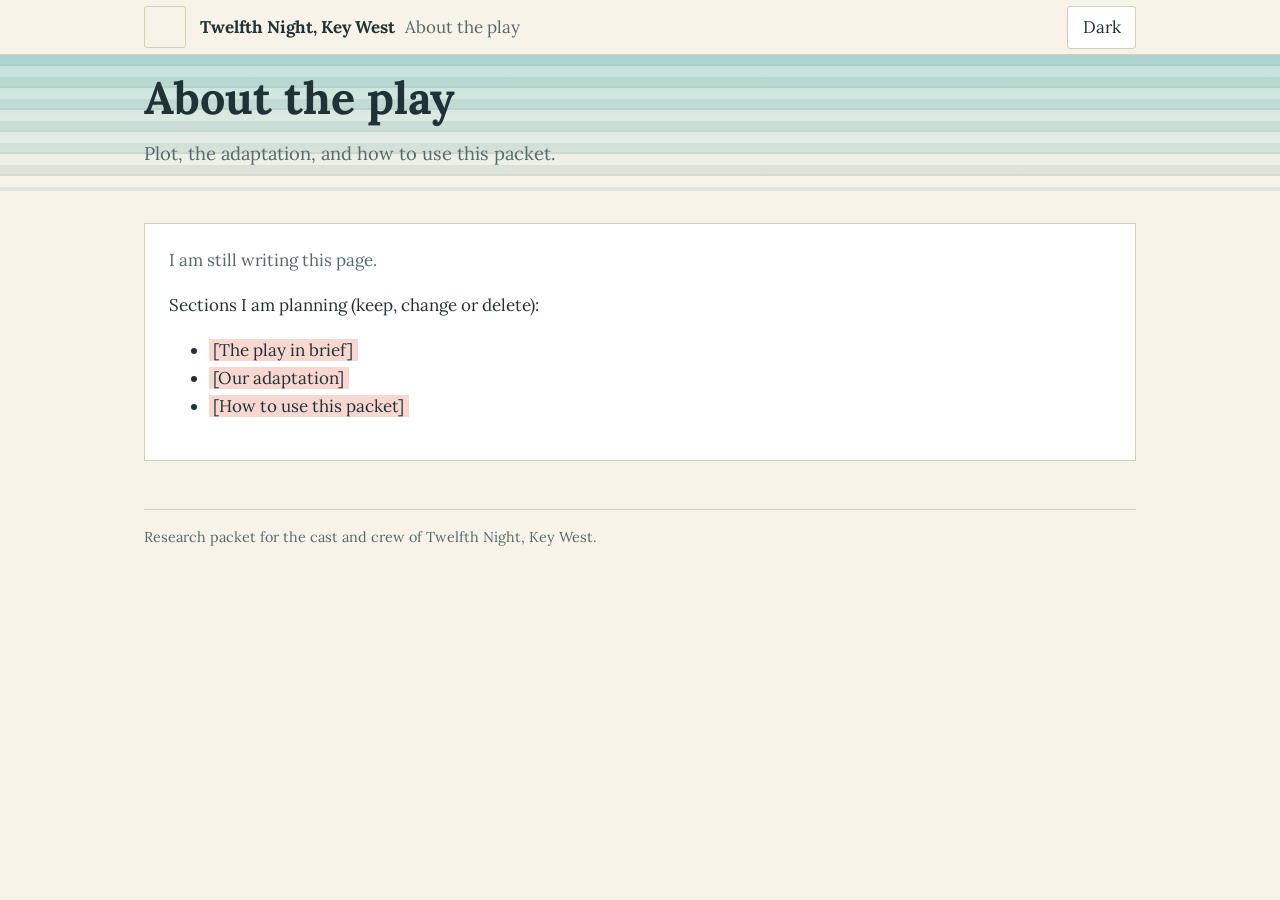
==== about.html @ 43cd5e14 "Add files via upload" ====
<!doctype html>
<html lang="en">
<head>
<meta charset="utf-8">
<meta name="viewport" content="width=device-width, initial-scale=1, viewport-fit=cover">
<title>About the play | Twelfth Night, Key West</title>
<link rel="preconnect" href="https://fonts.googleapis.com">
<link rel="preconnect" href="https://fonts.gstatic.com" crossorigin>
<link rel="stylesheet" href="https://fonts.googleapis.com/css2?family=Lora:ital,wght@0,400;0,600;0,700;1,400&display=swap">
<link rel="stylesheet" href="assets/style.css">
</head>
<body data-page="about.html">
<header class="hero small">
  <svg id="lights" aria-hidden="true"></svg>
  <div class="in">
    <h1>About the play</h1>
    <p class="sub">Plot, the adaptation, and how to use this packet.</p>
  </div>
</header>
<main id="main">

  <section class="panel">
    <p class="muted">I am still writing this page.</p>
    <p>Sections I am planning (keep, change or delete):</p>
    <ul><li><span class="ph">[The play in brief]</span></li><li><span class="ph">[Our adaptation]</span></li><li><span class="ph">[How to use this packet]</span></li></ul>
    <!-- My to-do: write this page here, inside this <section>. -->
  </section>
</main>
<script src="assets/site.js"></script>

</body>
</html>
---- assets/style.css ----
/* Twelfth Night, Key West: packet site styles.
   All my colors are tokens in :root. Dark mode redefines the same tokens.
   To change the look, I change the tokens first. */

:root {
  --cream: #F8F3E8;
  --sand: #EADFC8;
  --white: #FFFFFF;
  --teal: #1D6B70;
  --aqua: #BFE0DB;
  --salmon: #EE8B79;
  --ink: #1F3337;

  --bg: var(--cream);
  --surface: var(--white);
  --fg: var(--ink);
  --muted: #566A6B;
  --line: #D9CDB3;
  --accent: var(--salmon);
  --focus: var(--teal);
  --mark: rgba(238, 139, 121, .34);
  --mark-hi: rgba(238, 139, 121, .55);
  --slat: rgba(29, 107, 112, .10);
  --slat-edge: rgba(29, 107, 112, .16);
  --hero-top: var(--aqua);

  --font: 'Lora', Georgia, serif;
  --measure: 62rem;
}

/* Dark mode: follows the device unless the visitor taps the toggle (which sets data-theme). */
@media (prefers-color-scheme: dark) {
  :root:not([data-theme="light"]) {
    --bg: #10272B; --surface: #17363B; --fg: #F1E9D6; --muted: #A9BDBA; --line: #2C4F54;
    --accent: #F29A87; --focus: #F29A87;
    --mark: #9C4C40; --mark-hi: #B2574A;
    --slat: rgba(241, 233, 214, .05); --slat-edge: rgba(241, 233, 214, .09);
    --hero-top: #1F4A4F; color-scheme: dark;
  }
}
:root[data-theme="dark"] {
  --bg: #10272B; --surface: #17363B; --fg: #F1E9D6; --muted: #A9BDBA; --line: #2C4F54;
  --accent: #F29A87; --focus: #F29A87;
  --mark: #9C4C40; --mark-hi: #B2574A;
  --slat: rgba(241, 233, 214, .05); --slat-edge: rgba(241, 233, 214, .09);
  --hero-top: #1F4A4F; color-scheme: dark;
}

* { box-sizing: border-box; }
html { -webkit-text-size-adjust: 100%; }
body {
  margin: 0;
  background: var(--bg);
  color: var(--fg);
  font-family: var(--font);
  font-size: 17px;
  line-height: 1.65;
  padding-inline: max(16px, env(safe-area-inset-left, 0px)) max(16px, env(safe-area-inset-right, 0px));
  padding-bottom: 3rem;
}
body::before { /* paints the phone status-bar area behind the pinned bar */
  content: ""; position: fixed; inset: 0 0 auto; height: env(safe-area-inset-top, 0px);
  background: var(--bg); z-index: 30;
}
a { color: var(--teal); }
:root[data-theme="dark"] a { color: var(--accent); }
@media (prefers-color-scheme: dark) { :root:not([data-theme="light"]) a { color: var(--accent); } }
h1, h2, h3 { font-weight: 700; line-height: 1.2; text-wrap: balance; margin: 0; }
h1 { font-size: clamp(2.2rem, 6vw, 3.6rem); }
h2 { font-size: 1.6rem; margin-bottom: .5rem; }
h3 { font-size: 1.2rem; }
p { margin: 0 0 1em; max-width: 62ch; }
.muted { color: var(--muted); }
button, input { font: inherit; color: inherit; }
:is(a, button, input):focus-visible { outline: 3px solid var(--focus); outline-offset: 2px; }
.wrap { max-width: var(--measure); margin: 0 auto; }
.skip { position: absolute; left: -999px; top: 0; background: var(--surface); padding: .5rem 1rem; z-index: 50; }
.skip:focus { left: 8px; top: calc(env(safe-area-inset-top, 0px) + 8px); }

.btn {
  white-space: nowrap; background: var(--surface); border: 1px solid var(--line); padding: .4rem .9rem;
  border-radius: 3px; cursor: pointer; text-decoration: none; color: var(--fg); display: inline-block;
}
.btn[aria-pressed="true"] { border-color: var(--accent); box-shadow: inset 0 -3px 0 var(--accent); }
a.btn { color: var(--fg); }

/* Pinned top bar with hamburger */
.site {
  position: sticky; top: env(safe-area-inset-top, 0px); z-index: 20;
  margin-inline: calc(-1 * max(16px, env(safe-area-inset-left, 0px)));
  padding-inline: max(16px, env(safe-area-inset-left, 0px));
  background: var(--bg); border-bottom: 1px solid var(--line);
}
.site .in { max-width: var(--measure); margin: 0 auto; display: flex; align-items: center; gap: .9rem; min-height: 3.4rem; }
.burger {
  display: inline-flex; flex-direction: column; justify-content: center; gap: 5px;
  width: 2.6rem; height: 2.6rem; padding: 0 .6rem; background: none;
  border: 1px solid var(--line); border-radius: 3px; cursor: pointer;
}
.burger i { display: block; height: 2px; background: var(--fg); transition: transform .2s, opacity .2s; }
.burger[aria-expanded="true"] i:nth-child(1) { transform: translateY(7px) rotate(45deg); }
.burger[aria-expanded="true"] i:nth-child(2) { opacity: 0; }
.burger[aria-expanded="true"] i:nth-child(3) { transform: translateY(-7px) rotate(-45deg); }
.site .name { font-weight: 700; margin-right: auto; text-decoration: none; color: var(--fg); min-width: 0; line-height: 1.25; }
.site .here { font-weight: 400; color: var(--muted); margin-left: .6rem; }
.menu {
  position: absolute; left: 0; right: 0; top: 100%; background: var(--surface); border-bottom: 1px solid var(--line);
  padding-inline: max(16px, env(safe-area-inset-left, 0px)); max-height: calc(100vh - 4rem); overflow-y: auto;
}
.menu ul { list-style: none; margin: 0 auto; padding: .4rem 0 .8rem; max-width: var(--measure); columns: 2 15rem; }
.menu a {
  display: block; padding: .45rem .2rem .45rem .7rem; color: var(--fg); text-decoration: none;
  border-left: 4px solid transparent;
}
.menu a:hover { background: var(--mark); }
.menu a[aria-current="page"] { border-left-color: var(--accent); font-weight: 700; }

/* Header band: horizontal slats */
.hero {
  margin-inline: calc(-1 * max(16px, env(safe-area-inset-left, 0px)));
  padding: 0 max(16px, env(safe-area-inset-left, 0px)) 2.4rem;
  background:
    repeating-linear-gradient(180deg, var(--slat) 0 9px, var(--slat-edge) 9px 11px, transparent 11px 22px),
    linear-gradient(var(--hero-top), var(--bg) 94%);
}
.hero .in { max-width: var(--measure); margin: 0 auto; padding-top: 2rem; }
.hero.small { padding-bottom: 1.4rem; }
.hero.small .in { padding-top: 1rem; }
.hero.small h1 { font-size: clamp(1.9rem, 5vw, 2.8rem); }
.hero .sub { font-size: 1.15rem; color: var(--muted); margin: .8rem 0 0; max-width: 44ch; }
#lights { display: none; width: 100%; height: 72px; }
:root[data-theme="dark"] #lights { display: block; }
@media (prefers-color-scheme: dark) { :root:not([data-theme="light"]) #lights { display: block; } }
:root[data-theme="dark"] .hero .in { padding-top: .2rem; }
@media (prefers-color-scheme: dark) { :root:not([data-theme="light"]) .hero .in { padding-top: .2rem; } }

main { max-width: var(--measure); margin: 0 auto; padding-top: 2rem; }
section { padding-top: 1.6rem; }
.panel { background: var(--surface); border: 1px solid var(--line); padding: 1.4rem 1.5rem; }
.grid2 { display: grid; grid-template-columns: repeat(auto-fit, minmax(260px, 1fr)); gap: 1.4rem; }
.grid2 > * { min-width: 0; }
.cards { list-style: none; padding: 0; margin: 1rem 0 0; display: grid; grid-template-columns: repeat(auto-fit, minmax(230px, 1fr)); gap: .9rem; }
.cards li { background: var(--surface); border: 1px solid var(--line); min-width: 0; }
.cards a { display: block; padding: 1rem 1.1rem; color: var(--fg); text-decoration: none; height: 100%; }
.cards a:hover { background: var(--mark); }
.cards h3 { margin-bottom: .25rem; }
.cards p { margin: 0; color: var(--muted); font-size: .95rem; }
.cards li.pop { border-top: 4px solid var(--accent); }
.ph { background: var(--mark); padding: 0 .25em; }

/* Script reader */
.tools { display: flex; flex-wrap: wrap; gap: .6rem; align-items: center; margin: 1rem 0 1.4rem; }
.tools .sp-r { margin-left: auto; }
.scenenav { display: flex; justify-content: space-between; gap: 1rem; margin: 1.4rem 0; }
.scenenav a { max-width: 48%; }
.acts h3 { margin: 1.6rem 0 .5rem; }
.acts ul { list-style: none; margin: 0; padding: 0; display: grid; grid-template-columns: repeat(auto-fill, minmax(10rem, 1fr)); gap: .6rem; }
.acts li a { display: block; padding: .6rem .8rem; border: 1px solid var(--line); background: var(--surface); color: var(--fg); text-decoration: none; }
.acts li a:hover { background: var(--mark); }
.acts li small { display: block; color: var(--muted); }
.script { max-width: 46rem; font-size: 1.08rem; }
.dirline { font-style: italic; color: var(--muted); margin: 1.2rem 0; max-width: 40rem; }
.speech { margin: 0 0 1.25rem; position: relative; }
.who { font-weight: 700; font-size: .9rem; letter-spacing: .02em; }
.who .note { font-weight: 400; font-style: italic; color: var(--muted); margin-left: .4rem; }
.l { margin: 0; max-width: none; white-space: pre-wrap; tab-size: 2; padding-left: 1.6rem; text-indent: -1.6rem; position: relative; }
.l.songline { padding-left: 0; text-indent: 0; }
.l.prose { white-space: normal; padding-left: 0; text-indent: 0; }
.l em { color: var(--muted); }
.num {
  position: absolute; left: -3.2rem; width: 2.2rem; text-align: right; text-indent: 0;
  font-size: .78rem; color: var(--muted); user-select: none; top: .22rem;
}
@media (max-width: 62rem) { .num { display: none; } }
button.g {
  color: inherit; background: var(--mark); border: 0; border-radius: 3px; padding: .02em .22em; margin: 0 -.08em;
  cursor: pointer; box-decoration-break: clone; -webkit-box-decoration-break: clone;
}
button.g:hover { background: var(--mark-hi); }
:root[data-theme="dark"] button.g { color: #FBF3E4; }
@media (prefers-color-scheme: dark) { :root:not([data-theme="light"]) button.g { color: #FBF3E4; } }
button.g[aria-expanded="true"] { background: var(--mark-hi); box-shadow: 0 0 0 2px var(--accent); }
.hl-off button.g { background: transparent; box-shadow: none; cursor: text; pointer-events: none; }
.card {
  background: var(--surface); border: 1px solid var(--line); border-left: 4px solid var(--accent);
  padding: .8rem 1rem; margin: .4rem 0 .8rem 1.6rem; max-width: 30rem; font-size: .98rem; text-indent: 0; white-space: normal;
}
.card b { font-size: 1.05rem; }
.card .x { float: right; background: none; border: 0; color: var(--muted); cursor: pointer; padding: 0 0 0 1rem; }
.card .meta { display: block; color: var(--muted); font-size: .85rem; margin-top: .3rem; }
.tip {
  position: fixed; z-index: 40; max-width: 18rem; background: var(--fg); color: var(--bg);
  padding: .4rem .7rem; font-size: .9rem; line-height: 1.4; border-radius: 3px; pointer-events: none;
}

/* Glossary page */
.search { width: 100%; max-width: 28rem; padding: .55rem .8rem; border: 1px solid var(--line); background: var(--surface); border-radius: 3px; }
.gl { list-style: none; padding: 0; margin: 1rem 0 0; }
.gl li { padding: .7rem 0; border-top: 1px solid var(--line); }
.gl b { margin-right: .4rem; }
.gl .flag { color: var(--muted); font-style: italic; font-size: .9rem; }
.letters { display: flex; flex-wrap: wrap; gap: .3rem; margin-top: 1rem; }
.letters a { padding: .1rem .5rem; border: 1px solid var(--line); text-decoration: none; background: var(--surface); }

/* Notes from the field */
.entry { border-top: 1px solid var(--line); padding: 1.3rem 0; }
.entry:first-child { border-top: 0; }
.entry time { display: block; color: var(--muted); font-size: .9rem; }
.entry h2 { font-size: 1.4rem; margin: .1rem 0 .5rem; }
.tags { display: flex; flex-wrap: wrap; gap: .4rem; margin: .5rem 0 0; }
.tag {
  font-size: .85rem; border: 1px solid var(--line); border-radius: 99px; padding: .05rem .7rem;
  color: var(--muted); background: transparent; cursor: pointer;
}
.tag[aria-pressed="true"] { border-color: var(--accent); color: var(--fg); box-shadow: inset 0 -2px 0 var(--accent); }
.filters { display: flex; flex-wrap: wrap; gap: .4rem; margin: 1rem 0; }

footer { max-width: var(--measure); margin: 3rem auto 0; color: var(--muted); font-size: .9rem; border-top: 1px solid var(--line); padding-top: 1rem; }

@media (max-width: 40rem) {
  body { font-size: 16.5px; }
  .script { font-size: 1.02rem; }
}
@media (prefers-reduced-motion: reduce) { .burger i { transition: none; } }

@media (max-width: 34rem) {
  .site .name { font-size: .95rem; }
  .site .here { display: block; margin-left: 0; font-size: .85rem; }
  .hero.small .sub { display: none; }
}
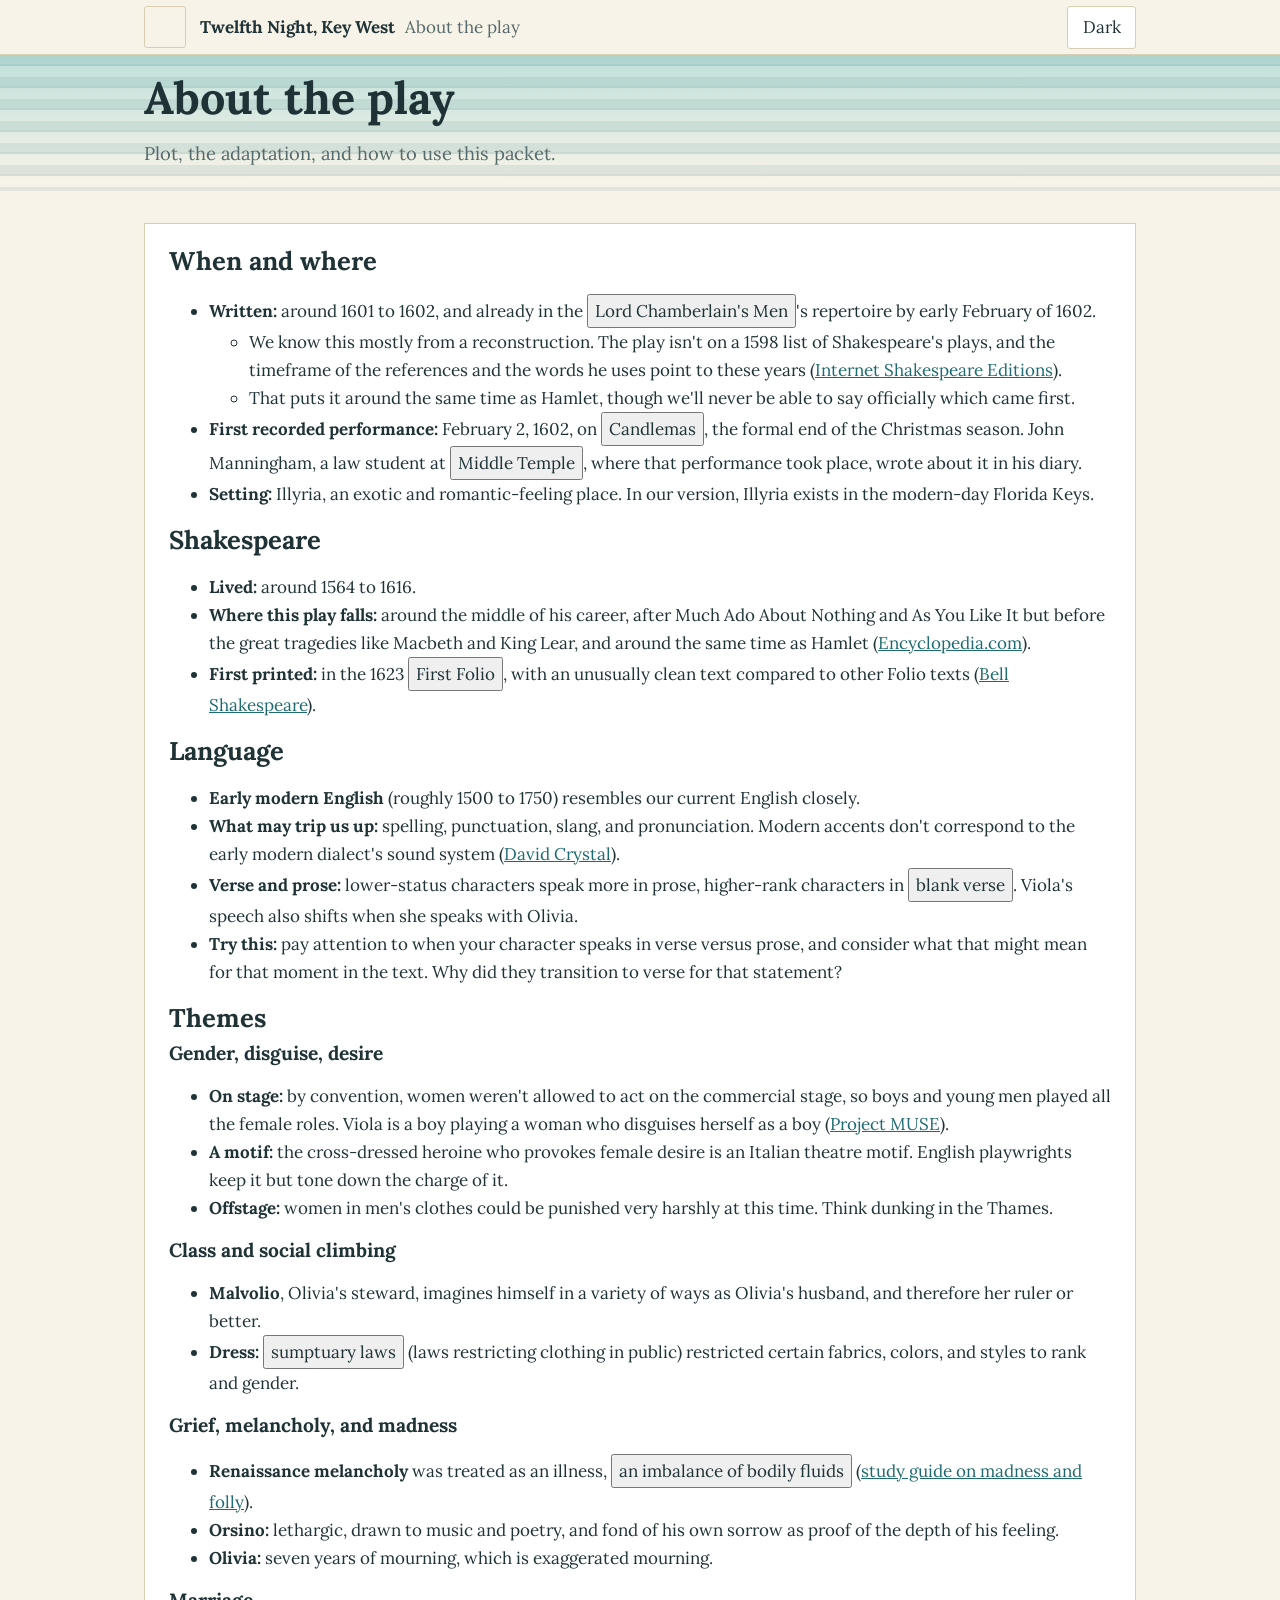
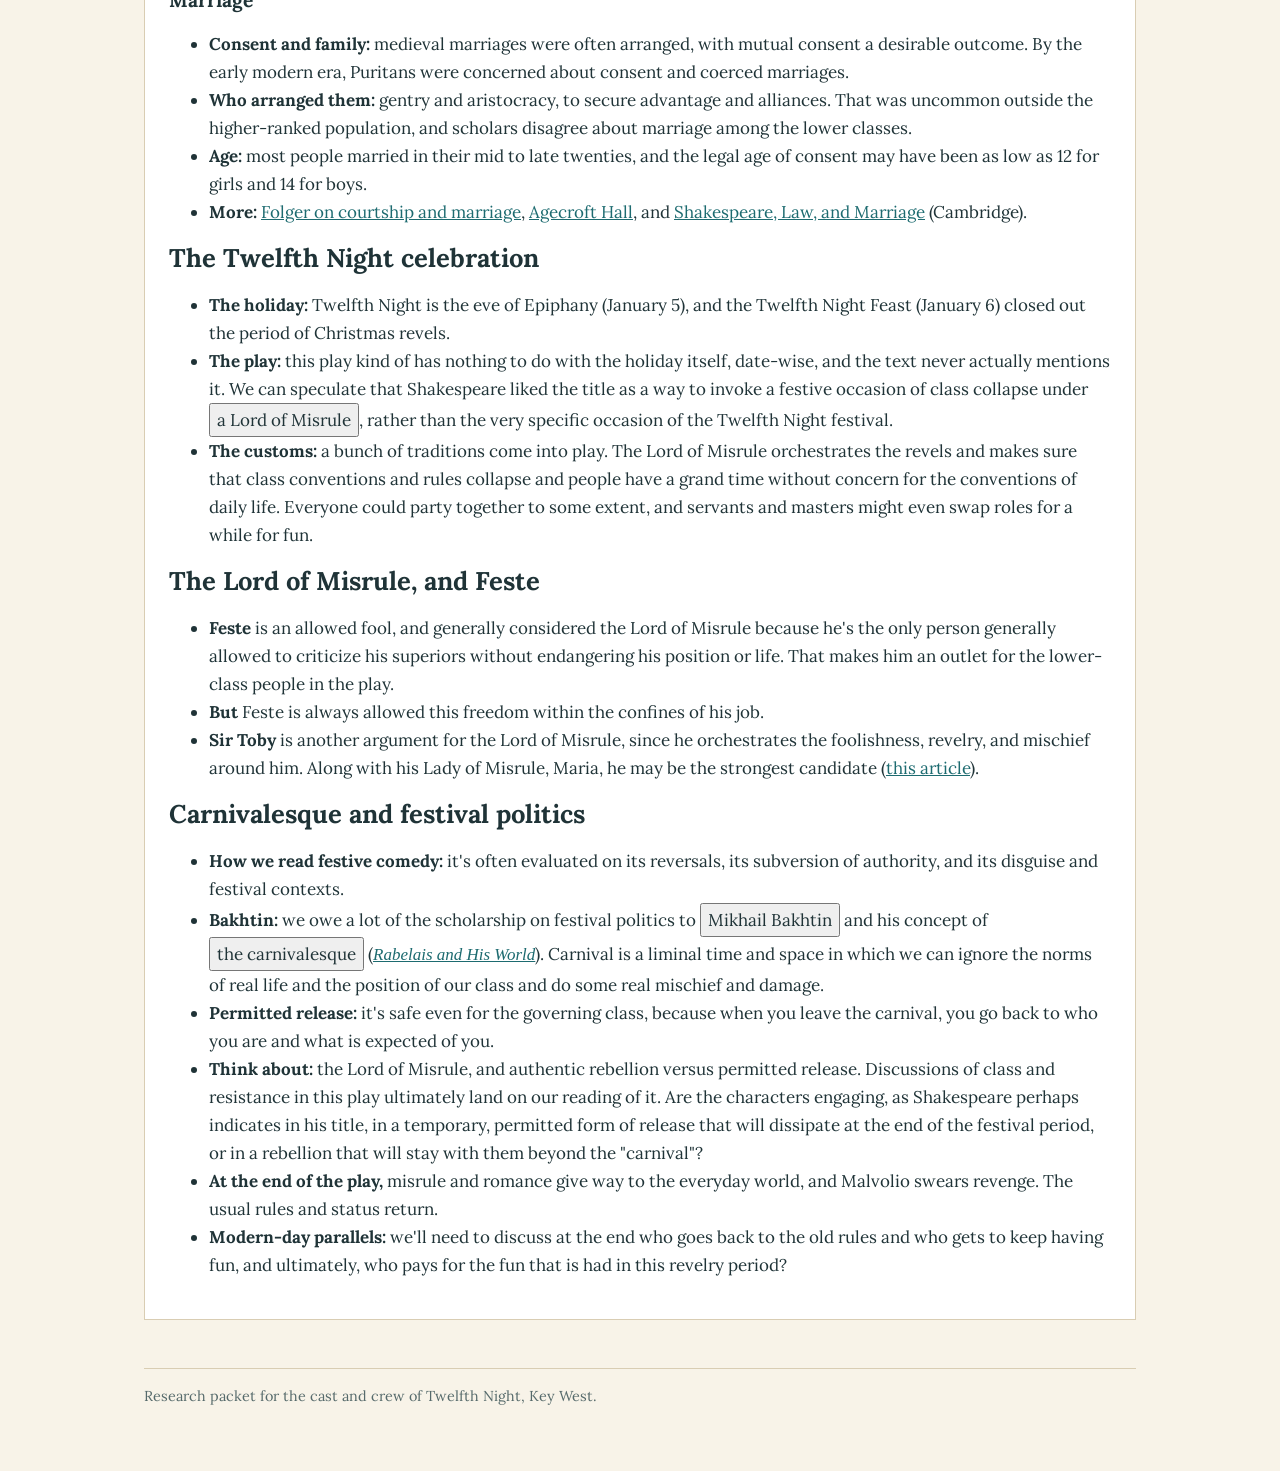
==== commit 83981440: "Add files via upload" ====
--- a/about.html
+++ b/about.html
@@ -18,15 +18,80 @@
   </div>
 </header>
 <main id="main">
-
-  <section class="panel">
-    <p class="muted">I am still writing this page.</p>
-    <p>Sections I am planning (keep, change or delete):</p>
-    <ul><li><span class="ph">[The play in brief]</span></li><li><span class="ph">[Our adaptation]</span></li><li><span class="ph">[How to use this packet]</span></li></ul>
-    <!-- My to-do: write this page here, inside this <section>. -->
+  <section class="panel prose">
+<h2>When and where</h2>
+<ul>
+<li><strong>Written:</strong> around 1601 to 1602, and already in the <button type="button" class="dd" data-title="Lord Chamberlain's Men" data-def="An English playing company founded around 1594. Shakespeare was one of its eight sharers and wrote most of its repertory." data-src="Wikipedia" data-url="https://en.wikipedia.org/wiki/Lord_Chamberlain%27s_Men">Lord Chamberlain's Men</button>'s repertoire by early February of 1602.<ul>
+<li>We know this mostly from a reconstruction. The play isn't on a 1598 list of Shakespeare's plays, and the timeframe of the references and the words he uses point to these years (<a href="https://hcmc.uvic.ca/eol/internetshakespeare.uvic.ca/doc/TN_GenIntro/section/2.%20Critical%20Issues/index.html" target="_blank" rel="noopener">Internet Shakespeare Editions</a>).</li>
+<li>That puts it around the same time as Hamlet, though we'll never be able to say officially which came first.</li>
+</ul>
+</li>
+<li><strong>First recorded performance:</strong> February 2, 1602, on <button type="button" class="dd" data-title="Candlemas" data-def="A Christian feast observed on February 2, forty days after Christmas. It traditionally marks the end of the Christmas and Epiphany season." data-src="Wikipedia" data-url="https://en.wikipedia.org/wiki/Candlemas">Candlemas</button>, the formal end of the Christmas season. John Manningham, a law student at <button type="button" class="dd" data-title="Middle Temple" data-def="One of the four Inns of Court in London, professional societies that admit people as barristers and support new lawyers through training." data-src="Wikipedia" data-url="https://en.wikipedia.org/wiki/Middle_Temple">Middle Temple</button>, where that performance took place, wrote about it in his diary.</li>
+<li><strong>Setting:</strong> Illyria, an exotic and romantic-feeling place. In our version, Illyria exists in the modern-day Florida Keys.</li>
+</ul>
+<h2>Shakespeare</h2>
+<ul>
+<li><strong>Lived:</strong> around 1564 to 1616.</li>
+<li><strong>Where this play falls:</strong> around the middle of his career, after Much Ado About Nothing and As You Like It but before the great tragedies like Macbeth and King Lear, and around the same time as Hamlet (<a href="https://www.encyclopedia.com/philosophy-and-religion/christianity/christianity-general/twelfth-night#TwelfthNight" target="_blank" rel="noopener">Encyclopedia.com</a>).</li>
+<li><strong>First printed:</strong> in the 1623 <button type="button" class="dd" data-title="First Folio" data-def="The 1623 collection of 36 of Shakespeare's plays, 18 of them never printed before, compiled by his colleagues John Heminges and Henry Condell." data-src="Wikipedia" data-url="https://en.wikipedia.org/wiki/First_Folio">First Folio</button>, with an unusually clean text compared to other Folio texts (<a href="https://www.bellshakespeare.com.au/historical-background-2" target="_blank" rel="noopener">Bell Shakespeare</a>).</li>
+</ul>
+<h2>Language</h2>
+<ul>
+<li><strong>Early modern English</strong> (roughly 1500 to 1750) resembles our current English closely.</li>
+<li><strong>What may trip us up:</strong> spelling, punctuation, slang, and pronunciation. Modern accents don't correspond to the early modern dialect's sound system (<a href="https://davidcrystal.com/Files/BooksAndArticles/-4252.pdf" target="_blank" rel="noopener">David Crystal</a>).</li>
+<li><strong>Verse and prose:</strong> lower-status characters speak more in prose, higher-rank characters in <button type="button" class="dd" data-title="blank verse" data-def="Unrhymed poetry in a regular meter, most often iambic pentameter." data-src="Wikipedia" data-url="https://en.wikipedia.org/wiki/Blank_verse">blank verse</button>. Viola's speech also shifts when she speaks with Olivia.</li>
+<li><strong>Try this:</strong> pay attention to when your character speaks in verse versus prose, and consider what that might mean for that moment in the text. Why did they transition to verse for that statement?</li>
+</ul>
+<h2>Themes</h2>
+<h3>Gender, disguise, desire</h3>
+<ul>
+<li><strong>On stage:</strong> by convention, women weren't allowed to act on the commercial stage, so boys and young men played all the female roles. Viola is a boy playing a woman who disguises herself as a boy (<a href="https://muse.jhu.edu/article/34230" target="_blank" rel="noopener">Project MUSE</a>).</li>
+<li><strong>A motif:</strong> the cross-dressed heroine who provokes female desire is an Italian theatre motif. English playwrights keep it but tone down the charge of it.</li>
+<li><strong>Offstage:</strong> women in men's clothes could be punished very harshly at this time. Think dunking in the Thames.</li>
+</ul>
+<h3>Class and social climbing</h3>
+<ul>
+<li><strong>Malvolio</strong>, Olivia's steward, imagines himself in a variety of ways as Olivia's husband, and therefore her ruler or better.</li>
+<li><strong>Dress:</strong> <button type="button" class="dd" data-title="sumptuary laws" data-def="Regulations that control what people may spend or consume, especially on clothing and luxury goods, often to reinforce social rank. A 1574 statute under Elizabeth I targeted &quot;the excess of apparel.&quot; These laws were widely ignored." data-src="Wikipedia" data-url="https://en.wikipedia.org/wiki/Sumptuary_law">sumptuary laws</button> (laws restricting clothing in public) restricted certain fabrics, colors, and styles to rank and gender.</li>
+</ul>
+<h3>Grief, melancholy, and madness</h3>
+<ul>
+<li><strong>Renaissance melancholy</strong> was treated as an illness, <button type="button" class="dd" data-title="humorism" data-def="An ancient and medieval medical system holding that the body contains four fluids, or humors (blood, phlegm, yellow bile, and black bile), and that health depends on their balance. Black bile was linked to melancholy." data-src="Wikipedia" data-url="https://en.wikipedia.org/wiki/Humorism">an imbalance of bodily fluids</button> (<a href="https://www.bard.org/study-guides/madness-and-folly/" target="_blank" rel="noopener">study guide on madness and folly</a>).</li>
+<li><strong>Orsino:</strong> lethargic, drawn to music and poetry, and fond of his own sorrow as proof of the depth of his feeling.</li>
+<li><strong>Olivia:</strong> seven years of mourning, which is exaggerated mourning.</li>
+</ul>
+<h3>Marriage</h3>
+<ul>
+<li><strong>Consent and family:</strong> medieval marriages were often arranged, with mutual consent a desirable outcome. By the early modern era, Puritans were concerned about consent and coerced marriages.</li>
+<li><strong>Who arranged them:</strong> gentry and aristocracy, to secure advantage and alliances. That was uncommon outside the higher-ranked population, and scholars disagree about marriage among the lower classes.</li>
+<li><strong>Age:</strong> most people married in their mid to late twenties, and the legal age of consent may have been as low as 12 for girls and 14 for boys.</li>
+<li><strong>More:</strong> <a href="https://www.folger.edu/blogs/folger-story/wooing-and-wedding-courtship-and-marriage-in-early-modern-england/" target="_blank" rel="noopener">Folger on courtship and marriage</a>, <a href="https://www.agecrofthall.org/single-post/married-to-the-facts" target="_blank" rel="noopener">Agecroft Hall</a>, and <a href="https://www.cambridge.org/core/books/abs/shakespeare-law-and-marriage/arranging-marriages/3D7F1A9458EA06B2BF89A523A26F58D4" target="_blank" rel="noopener">Shakespeare, Law, and Marriage</a> (Cambridge).</li>
+</ul>
+<h2>The Twelfth Night celebration</h2>
+<ul>
+<li><strong>The holiday:</strong> Twelfth Night is the eve of Epiphany (January 5), and the Twelfth Night Feast (January 6) closed out the period of Christmas revels.</li>
+<li><strong>The play:</strong> this play kind of has nothing to do with the holiday itself, date-wise, and the text never actually mentions it. We can speculate that Shakespeare liked the title as a way to invoke a festive occasion of class collapse under <button type="button" class="dd" data-title="Lord of Misrule" data-def="A figure picked by lot during Christmastide to oversee the revels, usually a commoner, whose festivities could turn into heavy drinking and rowdy partying." data-src="Wikipedia" data-url="https://en.wikipedia.org/wiki/Lord_of_Misrule">a Lord of Misrule</button>, rather than the very specific occasion of the Twelfth Night festival.</li>
+<li><strong>The customs:</strong> a bunch of traditions come into play. The Lord of Misrule orchestrates the revels and makes sure that class conventions and rules collapse and people have a grand time without concern for the conventions of daily life. Everyone could party together to some extent, and servants and masters might even swap roles for a while for fun.</li>
+</ul>
+<h2>The Lord of Misrule, and Feste</h2>
+<ul>
+<li><strong>Feste</strong> is an allowed fool, and generally considered the Lord of Misrule because he's the only person generally allowed to criticize his superiors without endangering his position or life. That makes him an outlet for the lower-class people in the play.</li>
+<li><strong>But</strong> Feste is always allowed this freedom within the confines of his job.</li>
+<li><strong>Sir Toby</strong> is another argument for the Lord of Misrule, since he orchestrates the foolishness, revelry, and mischief around him. Along with his Lady of Misrule, Maria, he may be the strongest candidate (<a href="https://borrowers-ojs-azsu.tdl.org/borrowers/article/download/87/172?inline=1" target="_blank" rel="noopener">this article</a>).</li>
+</ul>
+<h2>Carnivalesque and festival politics</h2>
+<ul>
+<li><strong>How we read festive comedy:</strong> it's often evaluated on its reversals, its subversion of authority, and its disguise and festival contexts.</li>
+<li><strong>Bakhtin:</strong> we owe a lot of the scholarship on festival politics to <button type="button" class="dd" data-title="Mikhail Bakhtin" data-def="(1895 to 1975) A Russian thinker in language philosophy and literary theory, best known for dialogism, heteroglossia, the chronotope, and his work on carnival." data-src="Wikipedia" data-url="https://en.wikipedia.org/wiki/Mikhail_Bakhtin">Mikhail Bakhtin</button> and his concept of <button type="button" class="dd" data-title="carnivalesque" data-def="A literary mode that undermines a work's dominant tone or norms through humor and disorder, carrying the spirit of popular festivity into literature." data-src="Wikipedia" data-url="https://en.wikipedia.org/wiki/Carnivalesque">the carnivalesque</button> (<a href="https://monoskop.org/images/7/70/Bakhtin_Mikhail_Rabelais_and_His_World_1984.pdf" target="_blank" rel="noopener"><em>Rabelais and His World</em></a>). Carnival is a liminal time and space in which we can ignore the norms of real life and the position of our class and do some real mischief and damage.</li>
+<li><strong>Permitted release:</strong> it's safe even for the governing class, because when you leave the carnival, you go back to who you are and what is expected of you.</li>
+<li><strong>Think about:</strong> the Lord of Misrule, and authentic rebellion versus permitted release. Discussions of class and resistance in this play ultimately land on our reading of it. Are the characters engaging, as Shakespeare perhaps indicates in his title, in a temporary, permitted form of release that will dissipate at the end of the festival period, or in a rebellion that will stay with them beyond the "carnival"?</li>
+<li><strong>At the end of the play,</strong> misrule and romance give way to the everyday world, and Malvolio swears revenge. The usual rules and status return.</li>
+<li><strong>Modern-day parallels:</strong> we'll need to discuss at the end who goes back to the old rules and who gets to keep having fun, and ultimately, who pays for the fun that is had in this revelry period?</li>
+</ul>
   </section>
 </main>
 <script src="assets/site.js"></script>
+<script src="assets/dropdown.js"></script>
 
 </body>
 </html>
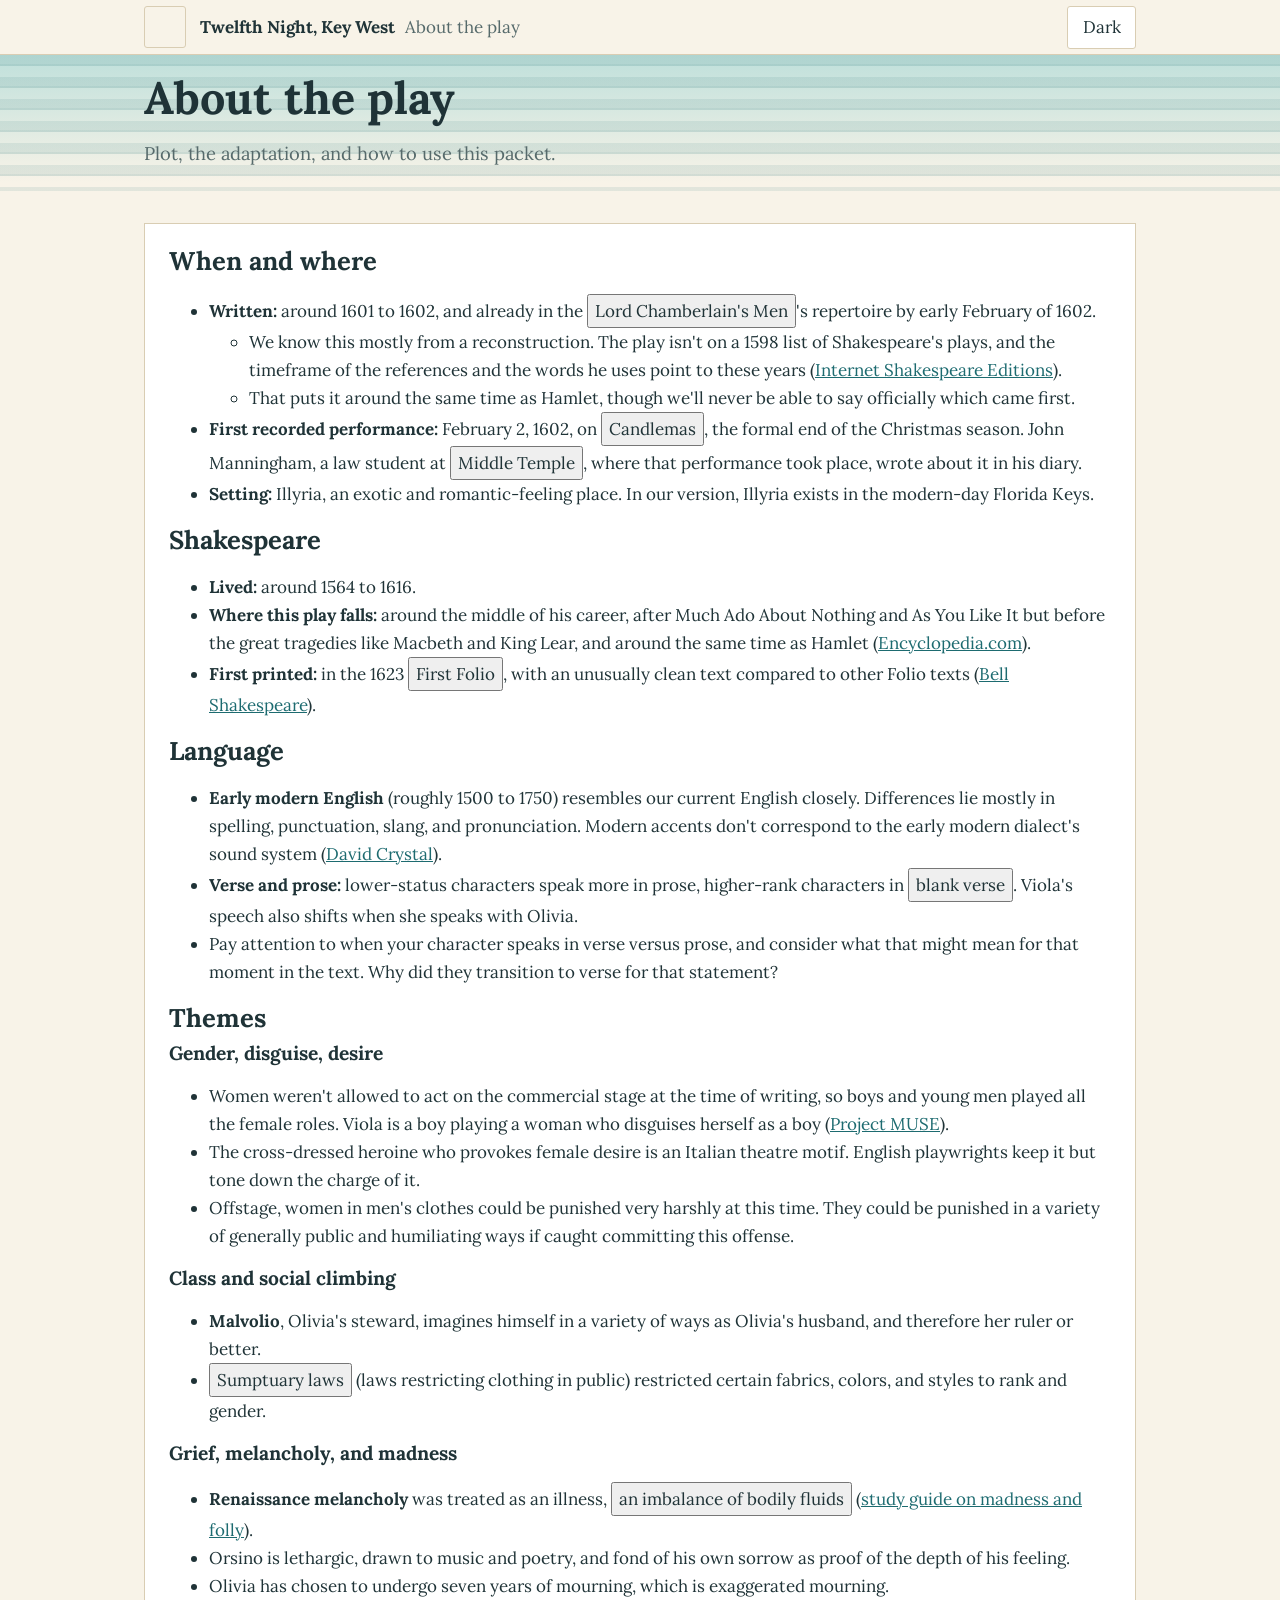
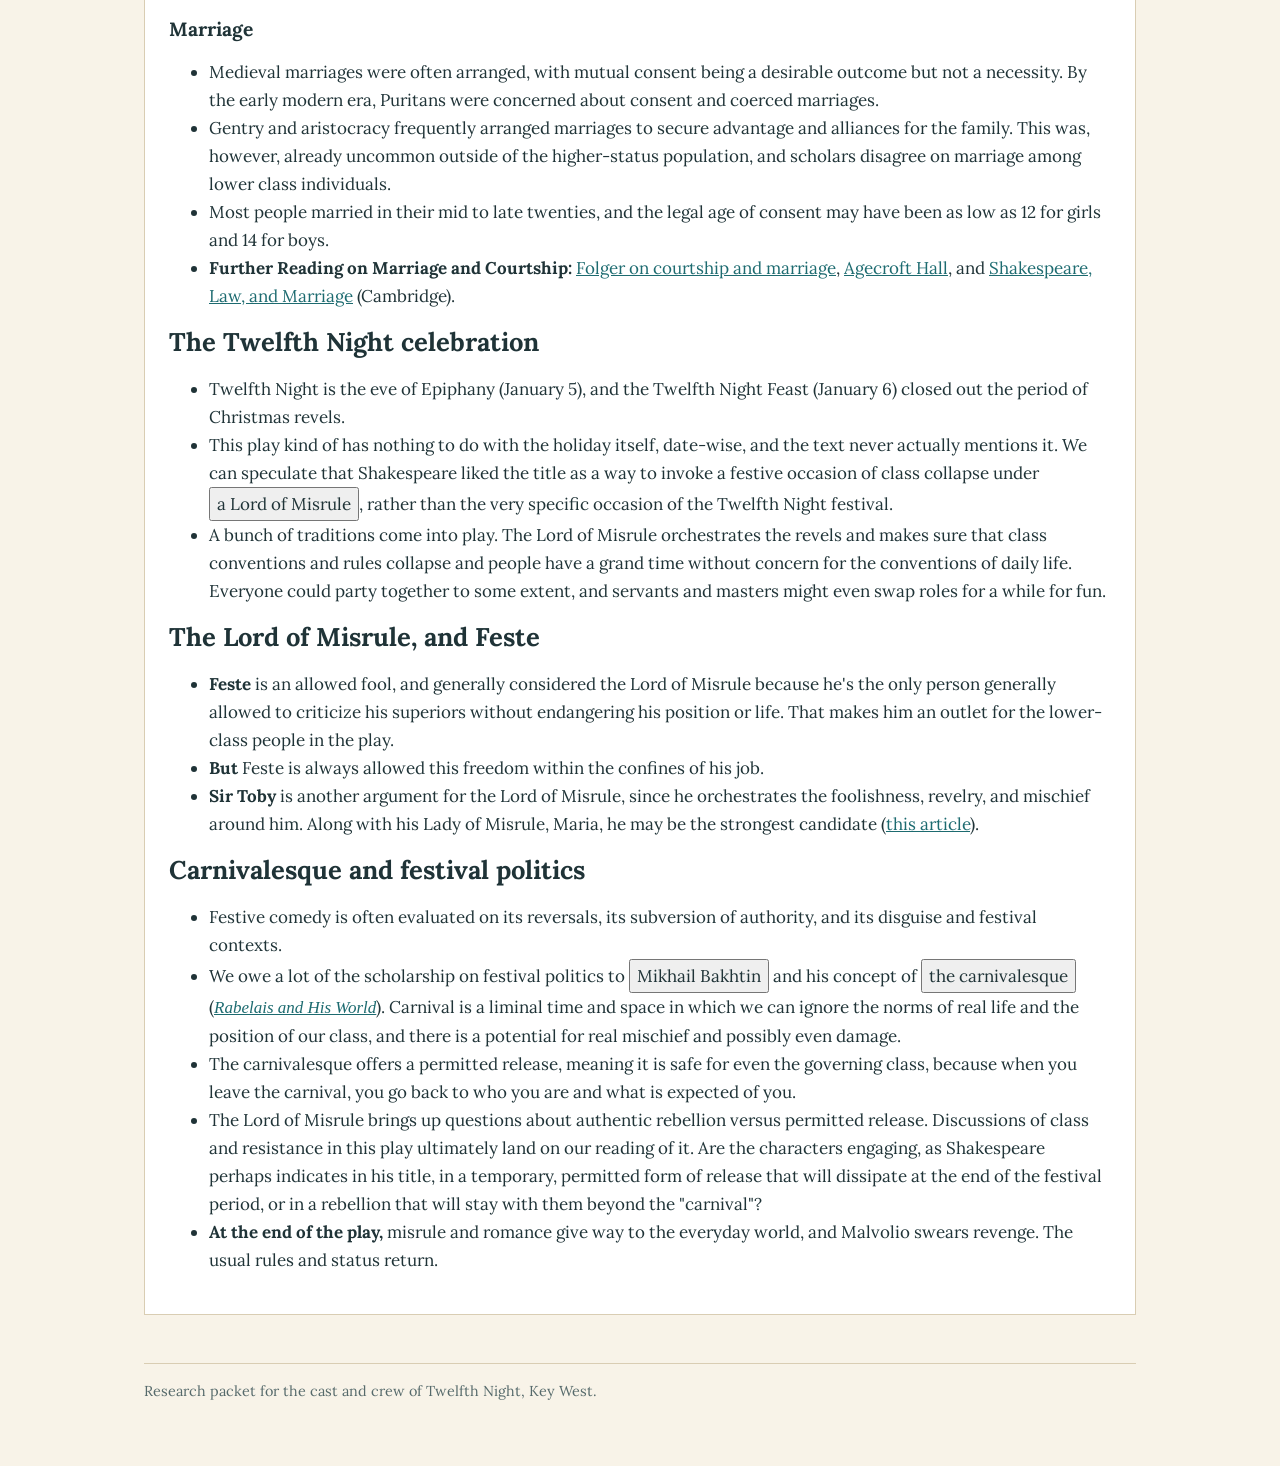
==== commit 42049db7: "Add files via upload" ====
--- a/about.html
+++ b/about.html
@@ -37,41 +37,40 @@
 </ul>
 <h2>Language</h2>
 <ul>
-<li><strong>Early modern English</strong> (roughly 1500 to 1750) resembles our current English closely.</li>
-<li><strong>What may trip us up:</strong> spelling, punctuation, slang, and pronunciation. Modern accents don't correspond to the early modern dialect's sound system (<a href="https://davidcrystal.com/Files/BooksAndArticles/-4252.pdf" target="_blank" rel="noopener">David Crystal</a>).</li>
+<li><strong>Early modern English</strong> (roughly 1500 to 1750) resembles our current English closely. Differences lie mostly in spelling, punctuation, slang, and pronunciation. Modern accents don't correspond to the early modern dialect's sound system (<a href="https://davidcrystal.com/Files/BooksAndArticles/-4252.pdf" target="_blank" rel="noopener">David Crystal</a>).</li>
 <li><strong>Verse and prose:</strong> lower-status characters speak more in prose, higher-rank characters in <button type="button" class="dd" data-title="blank verse" data-def="Unrhymed poetry in a regular meter, most often iambic pentameter." data-src="Wikipedia" data-url="https://en.wikipedia.org/wiki/Blank_verse">blank verse</button>. Viola's speech also shifts when she speaks with Olivia.</li>
-<li><strong>Try this:</strong> pay attention to when your character speaks in verse versus prose, and consider what that might mean for that moment in the text. Why did they transition to verse for that statement?</li>
+<li>Pay attention to when your character speaks in verse versus prose, and consider what that might mean for that moment in the text. Why did they transition to verse for that statement?</li>
 </ul>
 <h2>Themes</h2>
 <h3>Gender, disguise, desire</h3>
 <ul>
-<li><strong>On stage:</strong> by convention, women weren't allowed to act on the commercial stage, so boys and young men played all the female roles. Viola is a boy playing a woman who disguises herself as a boy (<a href="https://muse.jhu.edu/article/34230" target="_blank" rel="noopener">Project MUSE</a>).</li>
-<li><strong>A motif:</strong> the cross-dressed heroine who provokes female desire is an Italian theatre motif. English playwrights keep it but tone down the charge of it.</li>
-<li><strong>Offstage:</strong> women in men's clothes could be punished very harshly at this time. Think dunking in the Thames.</li>
+<li>Women weren't allowed to act on the commercial stage at the time of writing, so boys and young men played all the female roles. Viola is a boy playing a woman who disguises herself as a boy (<a href="https://muse.jhu.edu/article/34230" target="_blank" rel="noopener">Project MUSE</a>).</li>
+<li>The cross-dressed heroine who provokes female desire is an Italian theatre motif. English playwrights keep it but tone down the charge of it.</li>
+<li>Offstage, women in men's clothes could be punished very harshly at this time. They could be punished in a variety of generally public and humiliating ways if caught committing this offense.</li>
 </ul>
 <h3>Class and social climbing</h3>
 <ul>
 <li><strong>Malvolio</strong>, Olivia's steward, imagines himself in a variety of ways as Olivia's husband, and therefore her ruler or better.</li>
-<li><strong>Dress:</strong> <button type="button" class="dd" data-title="sumptuary laws" data-def="Regulations that control what people may spend or consume, especially on clothing and luxury goods, often to reinforce social rank. A 1574 statute under Elizabeth I targeted &quot;the excess of apparel.&quot; These laws were widely ignored." data-src="Wikipedia" data-url="https://en.wikipedia.org/wiki/Sumptuary_law">sumptuary laws</button> (laws restricting clothing in public) restricted certain fabrics, colors, and styles to rank and gender.</li>
+<li><button type="button" class="dd" data-title="sumptuary laws" data-def="Regulations that control what people may spend or consume, especially on clothing and luxury goods, often to reinforce social rank. A 1574 statute under Elizabeth I targeted &quot;the excess of apparel.&quot; These laws were widely ignored." data-src="Wikipedia" data-url="https://en.wikipedia.org/wiki/Sumptuary_law">Sumptuary laws</button> (laws restricting clothing in public) restricted certain fabrics, colors, and styles to rank and gender.</li>
 </ul>
 <h3>Grief, melancholy, and madness</h3>
 <ul>
 <li><strong>Renaissance melancholy</strong> was treated as an illness, <button type="button" class="dd" data-title="humorism" data-def="An ancient and medieval medical system holding that the body contains four fluids, or humors (blood, phlegm, yellow bile, and black bile), and that health depends on their balance. Black bile was linked to melancholy." data-src="Wikipedia" data-url="https://en.wikipedia.org/wiki/Humorism">an imbalance of bodily fluids</button> (<a href="https://www.bard.org/study-guides/madness-and-folly/" target="_blank" rel="noopener">study guide on madness and folly</a>).</li>
-<li><strong>Orsino:</strong> lethargic, drawn to music and poetry, and fond of his own sorrow as proof of the depth of his feeling.</li>
-<li><strong>Olivia:</strong> seven years of mourning, which is exaggerated mourning.</li>
+<li>Orsino is lethargic, drawn to music and poetry, and fond of his own sorrow as proof of the depth of his feeling.</li>
+<li>Olivia has chosen to undergo seven years of mourning, which is exaggerated mourning.</li>
 </ul>
 <h3>Marriage</h3>
 <ul>
-<li><strong>Consent and family:</strong> medieval marriages were often arranged, with mutual consent a desirable outcome. By the early modern era, Puritans were concerned about consent and coerced marriages.</li>
-<li><strong>Who arranged them:</strong> gentry and aristocracy, to secure advantage and alliances. That was uncommon outside the higher-ranked population, and scholars disagree about marriage among the lower classes.</li>
-<li><strong>Age:</strong> most people married in their mid to late twenties, and the legal age of consent may have been as low as 12 for girls and 14 for boys.</li>
-<li><strong>More:</strong> <a href="https://www.folger.edu/blogs/folger-story/wooing-and-wedding-courtship-and-marriage-in-early-modern-england/" target="_blank" rel="noopener">Folger on courtship and marriage</a>, <a href="https://www.agecrofthall.org/single-post/married-to-the-facts" target="_blank" rel="noopener">Agecroft Hall</a>, and <a href="https://www.cambridge.org/core/books/abs/shakespeare-law-and-marriage/arranging-marriages/3D7F1A9458EA06B2BF89A523A26F58D4" target="_blank" rel="noopener">Shakespeare, Law, and Marriage</a> (Cambridge).</li>
+<li>Medieval marriages were often arranged, with mutual consent being a desirable outcome but not a necessity. By the early modern era, Puritans were concerned about consent and coerced marriages.</li>
+<li>Gentry and aristocracy frequently arranged marriages to secure advantage and alliances for the family. This was, however, already uncommon outside of the higher-status population, and scholars disagree on marriage among lower class individuals.</li>
+<li>Most people married in their mid to late twenties, and the legal age of consent may have been as low as 12 for girls and 14 for boys.</li>
+<li><strong>Further Reading on Marriage and Courtship:</strong> <a href="https://www.folger.edu/blogs/folger-story/wooing-and-wedding-courtship-and-marriage-in-early-modern-england/" target="_blank" rel="noopener">Folger on courtship and marriage</a>, <a href="https://www.agecrofthall.org/single-post/married-to-the-facts" target="_blank" rel="noopener">Agecroft Hall</a>, and <a href="https://www.cambridge.org/core/books/abs/shakespeare-law-and-marriage/arranging-marriages/3D7F1A9458EA06B2BF89A523A26F58D4" target="_blank" rel="noopener">Shakespeare, Law, and Marriage</a> (Cambridge).</li>
 </ul>
 <h2>The Twelfth Night celebration</h2>
 <ul>
-<li><strong>The holiday:</strong> Twelfth Night is the eve of Epiphany (January 5), and the Twelfth Night Feast (January 6) closed out the period of Christmas revels.</li>
-<li><strong>The play:</strong> this play kind of has nothing to do with the holiday itself, date-wise, and the text never actually mentions it. We can speculate that Shakespeare liked the title as a way to invoke a festive occasion of class collapse under <button type="button" class="dd" data-title="Lord of Misrule" data-def="A figure picked by lot during Christmastide to oversee the revels, usually a commoner, whose festivities could turn into heavy drinking and rowdy partying." data-src="Wikipedia" data-url="https://en.wikipedia.org/wiki/Lord_of_Misrule">a Lord of Misrule</button>, rather than the very specific occasion of the Twelfth Night festival.</li>
-<li><strong>The customs:</strong> a bunch of traditions come into play. The Lord of Misrule orchestrates the revels and makes sure that class conventions and rules collapse and people have a grand time without concern for the conventions of daily life. Everyone could party together to some extent, and servants and masters might even swap roles for a while for fun.</li>
+<li>Twelfth Night is the eve of Epiphany (January 5), and the Twelfth Night Feast (January 6) closed out the period of Christmas revels.</li>
+<li>This play kind of has nothing to do with the holiday itself, date-wise, and the text never actually mentions it. We can speculate that Shakespeare liked the title as a way to invoke a festive occasion of class collapse under <button type="button" class="dd" data-title="Lord of Misrule" data-def="A figure picked by lot during Christmastide to oversee the revels, usually a commoner, whose festivities could turn into heavy drinking and rowdy partying." data-src="Wikipedia" data-url="https://en.wikipedia.org/wiki/Lord_of_Misrule">a Lord of Misrule</button>, rather than the very specific occasion of the Twelfth Night festival.</li>
+<li>A bunch of traditions come into play. The Lord of Misrule orchestrates the revels and makes sure that class conventions and rules collapse and people have a grand time without concern for the conventions of daily life. Everyone could party together to some extent, and servants and masters might even swap roles for a while for fun.</li>
 </ul>
 <h2>The Lord of Misrule, and Feste</h2>
 <ul>
@@ -81,12 +80,11 @@
 </ul>
 <h2>Carnivalesque and festival politics</h2>
 <ul>
-<li><strong>How we read festive comedy:</strong> it's often evaluated on its reversals, its subversion of authority, and its disguise and festival contexts.</li>
-<li><strong>Bakhtin:</strong> we owe a lot of the scholarship on festival politics to <button type="button" class="dd" data-title="Mikhail Bakhtin" data-def="(1895 to 1975) A Russian thinker in language philosophy and literary theory, best known for dialogism, heteroglossia, the chronotope, and his work on carnival." data-src="Wikipedia" data-url="https://en.wikipedia.org/wiki/Mikhail_Bakhtin">Mikhail Bakhtin</button> and his concept of <button type="button" class="dd" data-title="carnivalesque" data-def="A literary mode that undermines a work's dominant tone or norms through humor and disorder, carrying the spirit of popular festivity into literature." data-src="Wikipedia" data-url="https://en.wikipedia.org/wiki/Carnivalesque">the carnivalesque</button> (<a href="https://monoskop.org/images/7/70/Bakhtin_Mikhail_Rabelais_and_His_World_1984.pdf" target="_blank" rel="noopener"><em>Rabelais and His World</em></a>). Carnival is a liminal time and space in which we can ignore the norms of real life and the position of our class and do some real mischief and damage.</li>
-<li><strong>Permitted release:</strong> it's safe even for the governing class, because when you leave the carnival, you go back to who you are and what is expected of you.</li>
-<li><strong>Think about:</strong> the Lord of Misrule, and authentic rebellion versus permitted release. Discussions of class and resistance in this play ultimately land on our reading of it. Are the characters engaging, as Shakespeare perhaps indicates in his title, in a temporary, permitted form of release that will dissipate at the end of the festival period, or in a rebellion that will stay with them beyond the "carnival"?</li>
+<li>Festive comedy is often evaluated on its reversals, its subversion of authority, and its disguise and festival contexts.</li>
+<li>We owe a lot of the scholarship on festival politics to <button type="button" class="dd" data-title="Mikhail Bakhtin" data-def="(1895 to 1975) A Russian thinker in language philosophy and literary theory, best known for dialogism, heteroglossia, the chronotope, and his work on carnival." data-src="Wikipedia" data-url="https://en.wikipedia.org/wiki/Mikhail_Bakhtin">Mikhail Bakhtin</button> and his concept of <button type="button" class="dd" data-title="carnivalesque" data-def="A literary mode that undermines a work's dominant tone or norms through humor and disorder, carrying the spirit of popular festivity into literature." data-src="Wikipedia" data-url="https://en.wikipedia.org/wiki/Carnivalesque">the carnivalesque</button> (<a href="https://monoskop.org/images/7/70/Bakhtin_Mikhail_Rabelais_and_His_World_1984.pdf" target="_blank" rel="noopener"><em>Rabelais and His World</em></a>). Carnival is a liminal time and space in which we can ignore the norms of real life and the position of our class, and there is a potential for real mischief and possibly even damage.</li>
+<li>The carnivalesque offers a permitted release, meaning it is safe for even the governing class, because when you leave the carnival, you go back to who you are and what is expected of you.</li>
+<li>The Lord of Misrule brings up questions about authentic rebellion versus permitted release. Discussions of class and resistance in this play ultimately land on our reading of it. Are the characters engaging, as Shakespeare perhaps indicates in his title, in a temporary, permitted form of release that will dissipate at the end of the festival period, or in a rebellion that will stay with them beyond the "carnival"?</li>
 <li><strong>At the end of the play,</strong> misrule and romance give way to the everyday world, and Malvolio swears revenge. The usual rules and status return.</li>
-<li><strong>Modern-day parallels:</strong> we'll need to discuss at the end who goes back to the old rules and who gets to keep having fun, and ultimately, who pays for the fun that is had in this revelry period?</li>
 </ul>
   </section>
 </main>
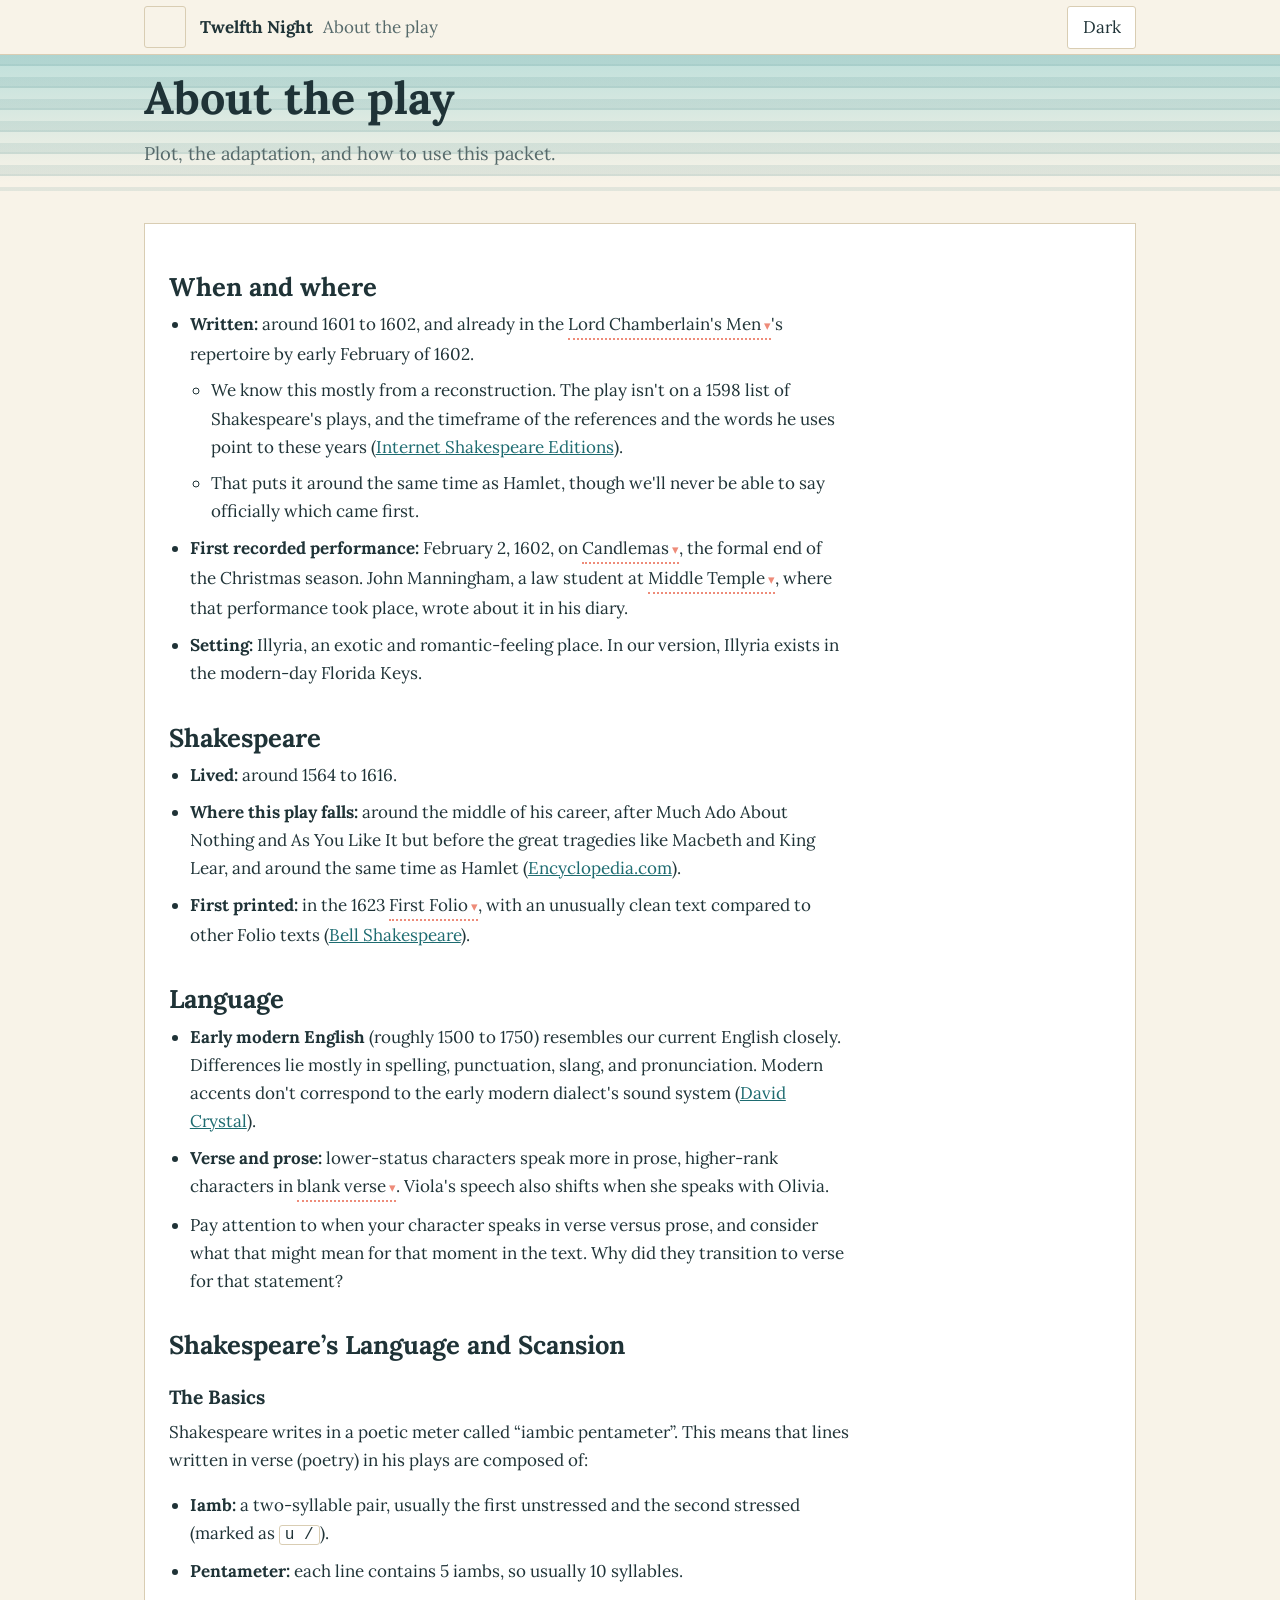
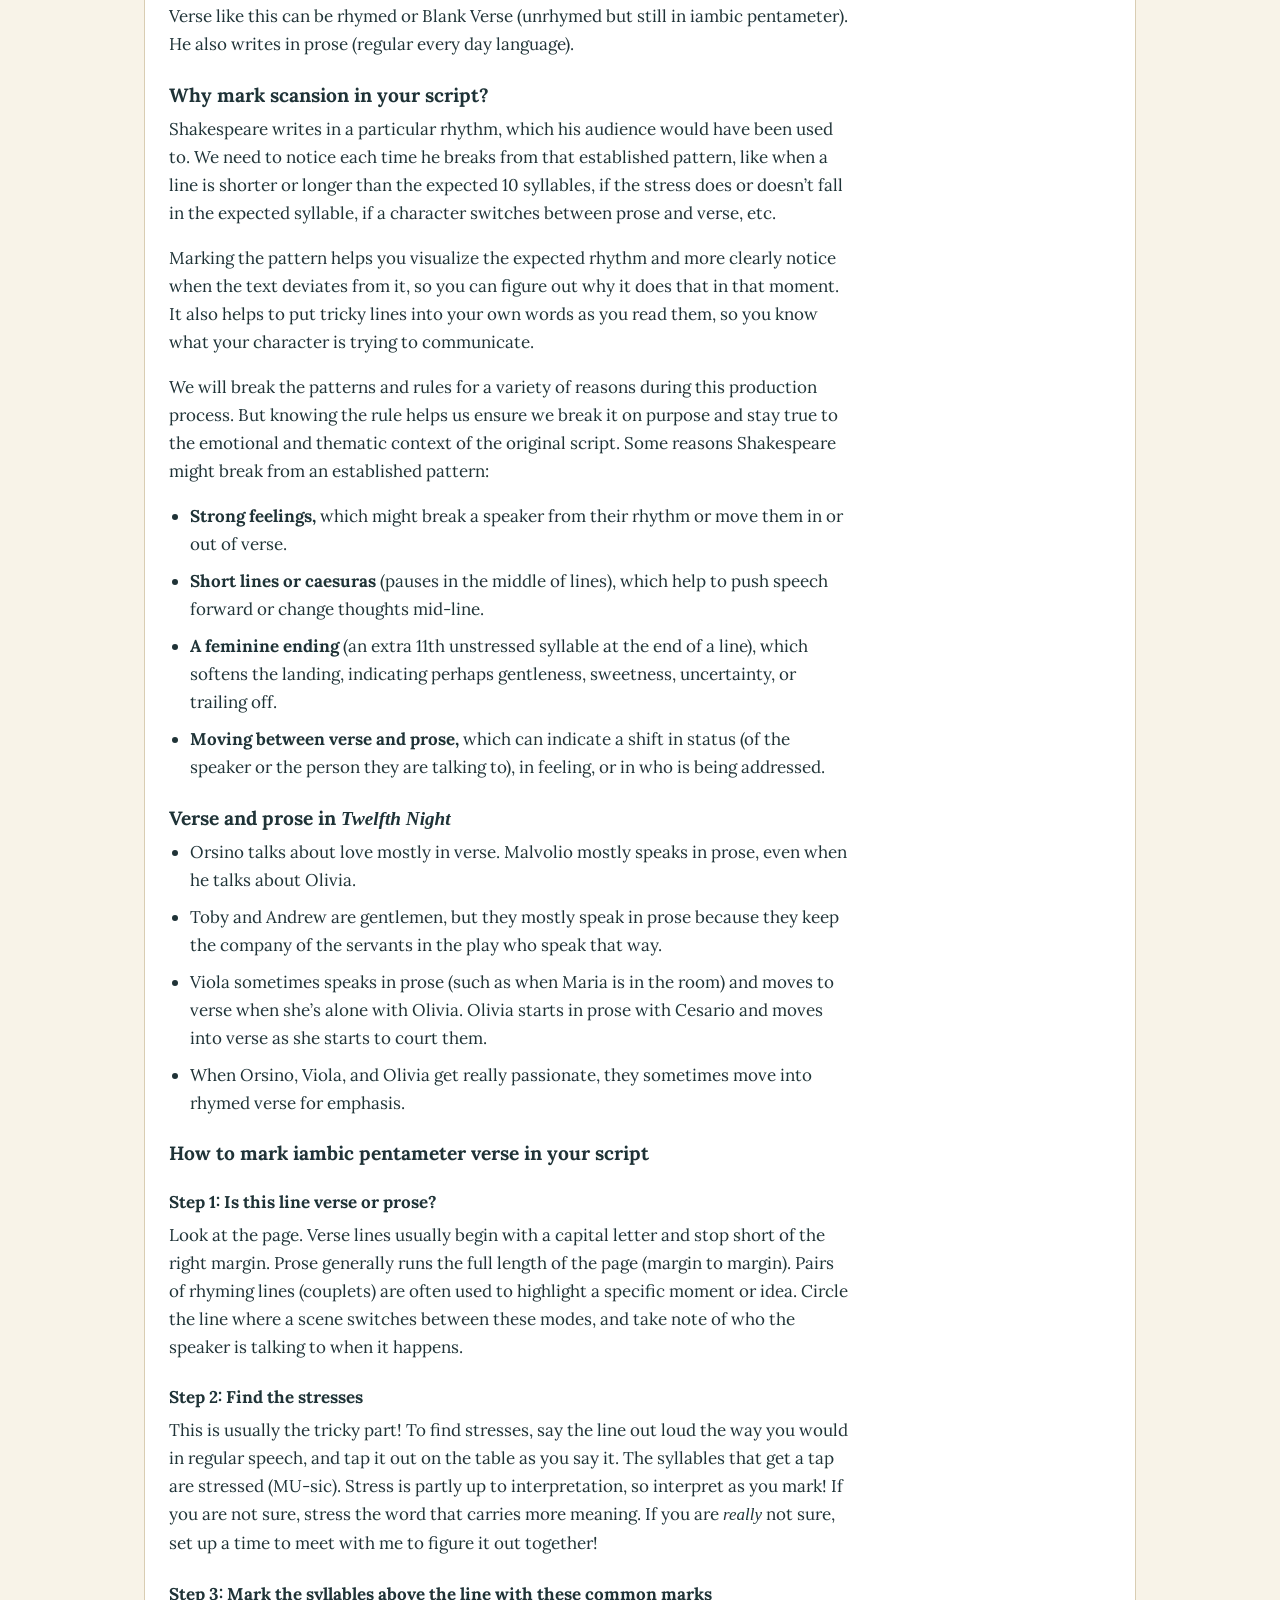
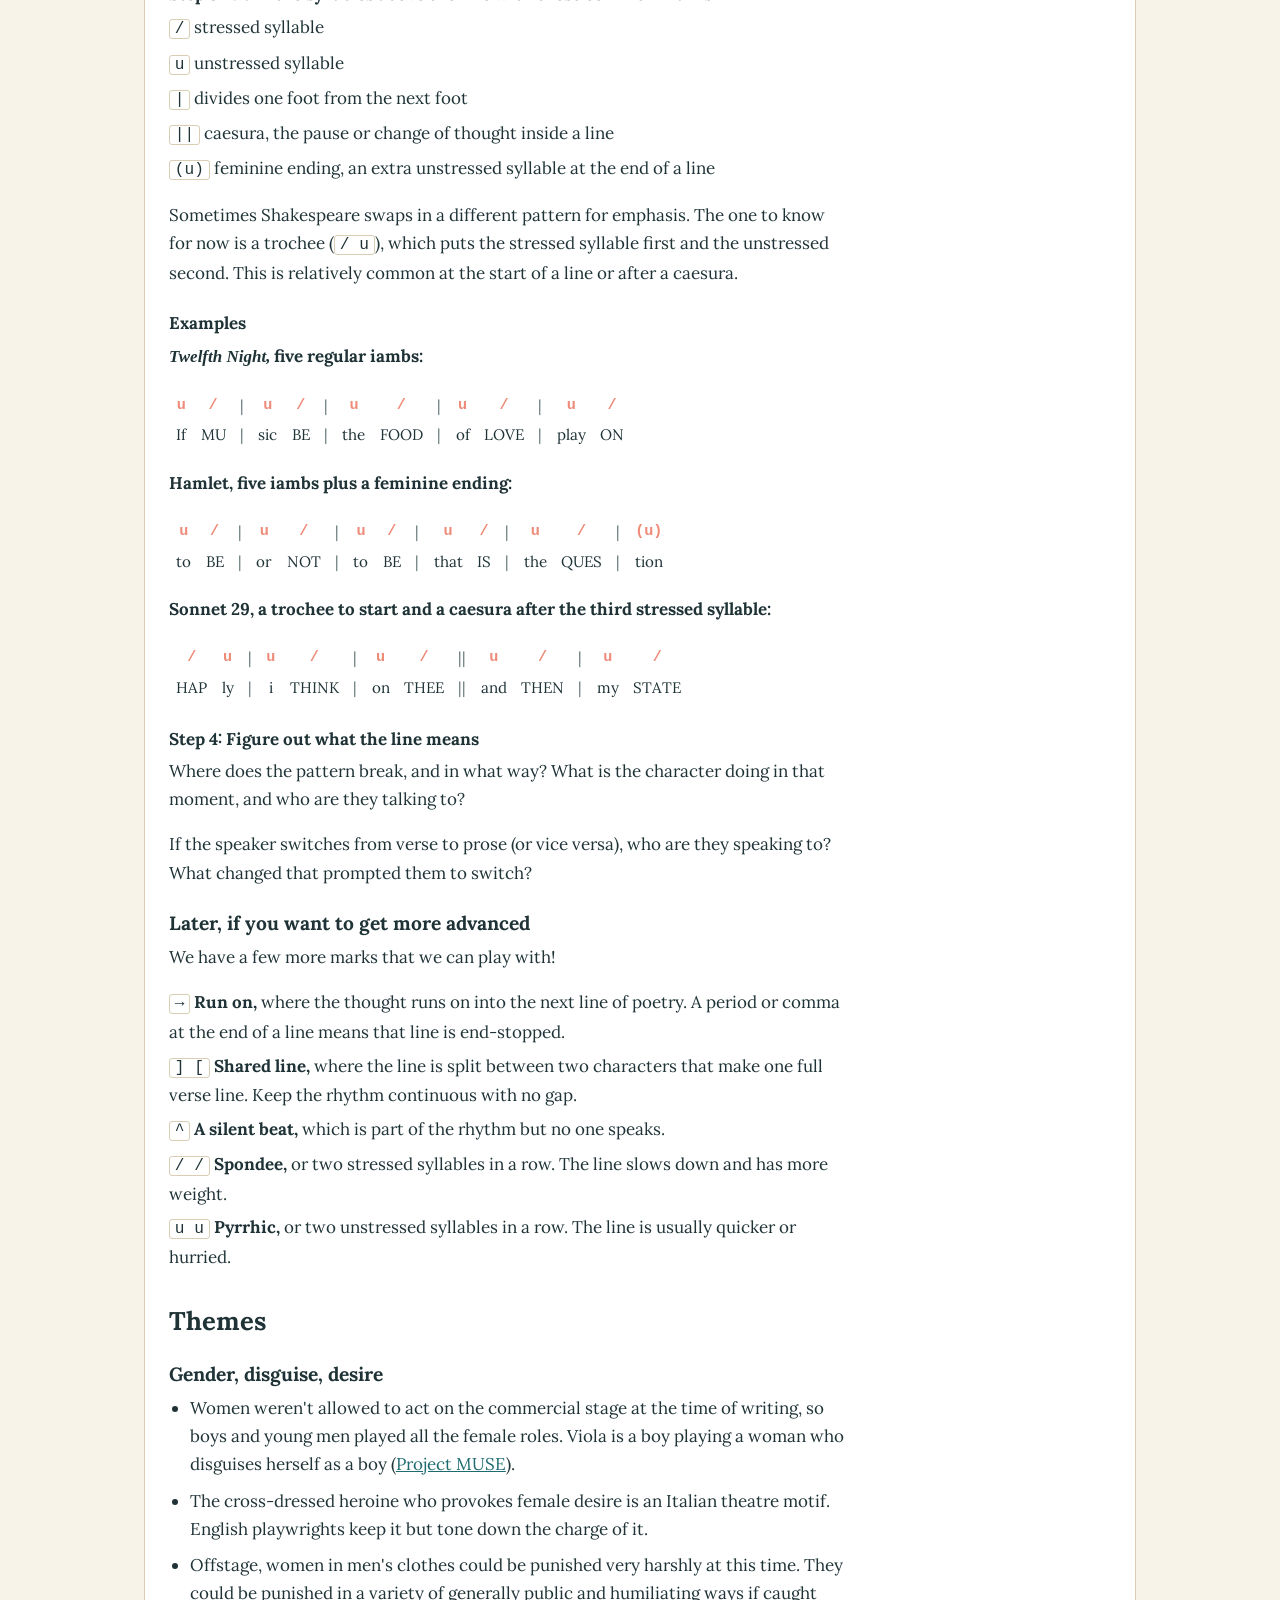
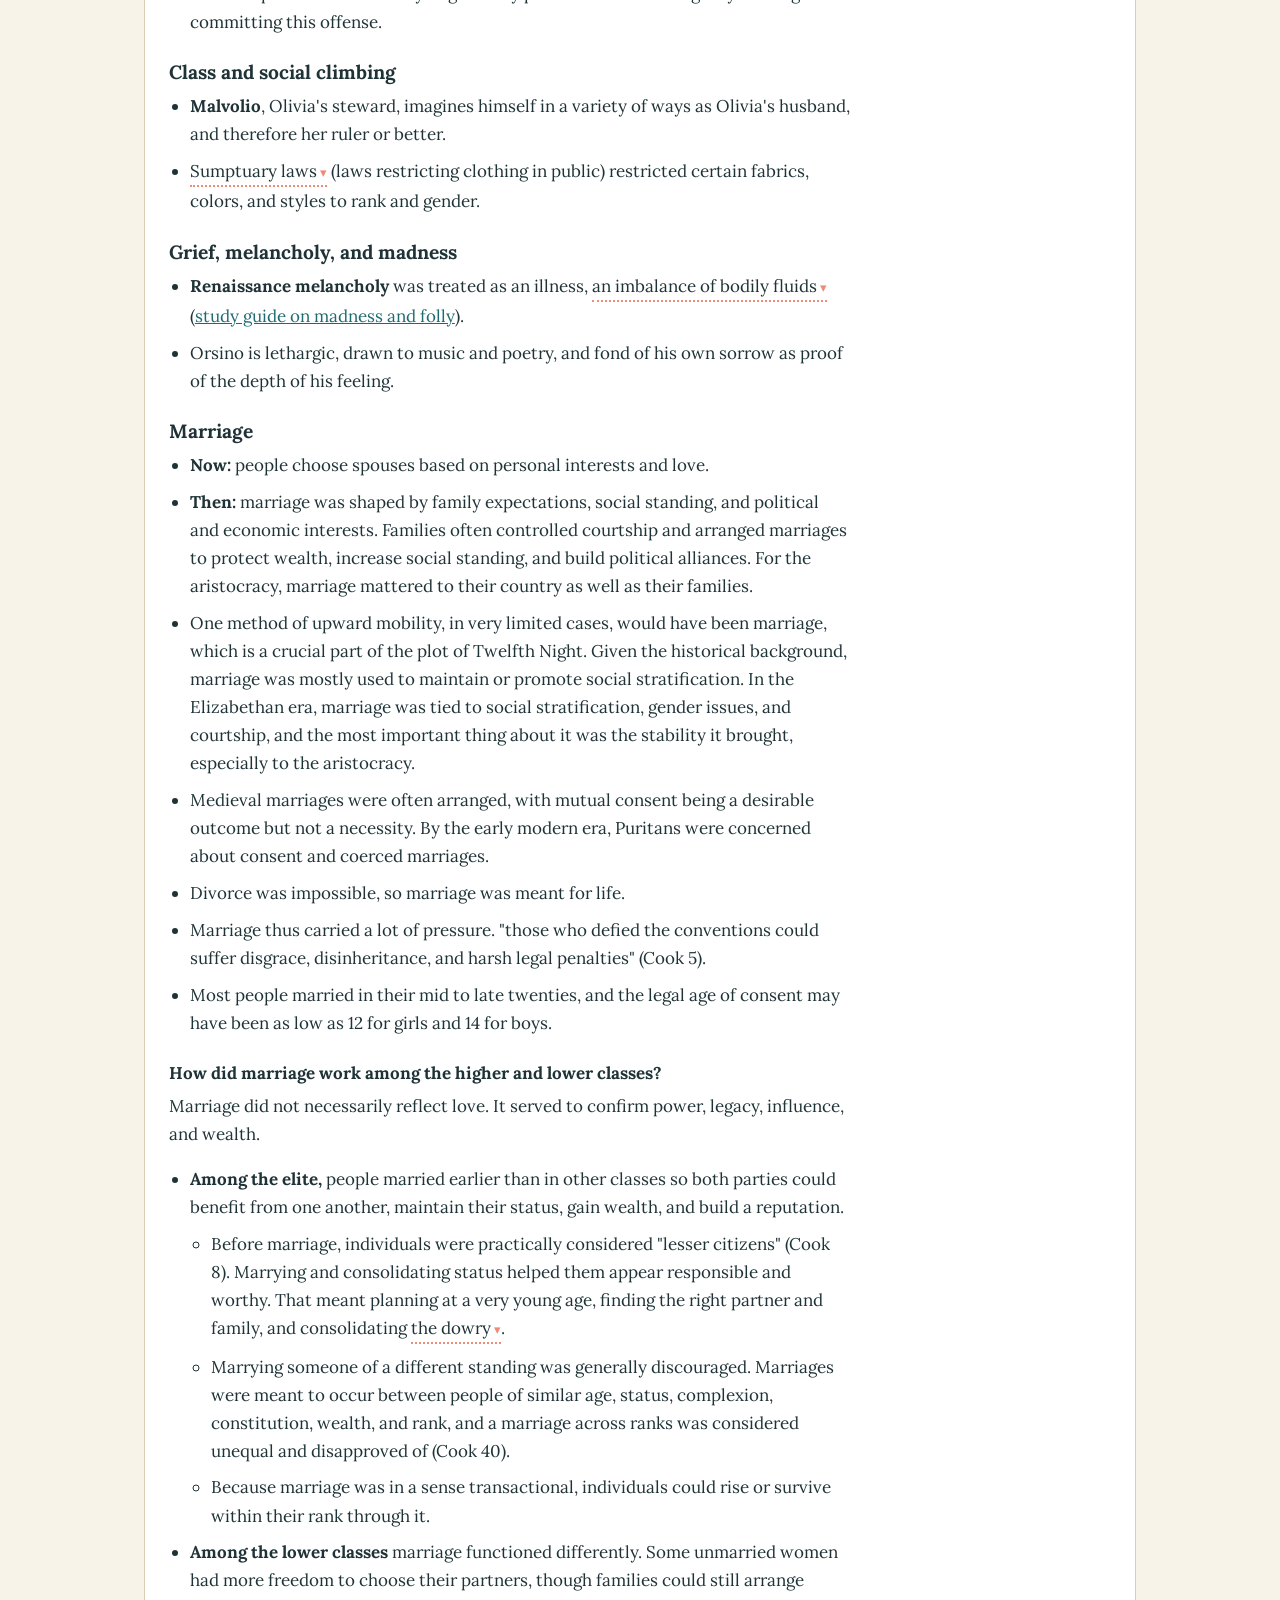
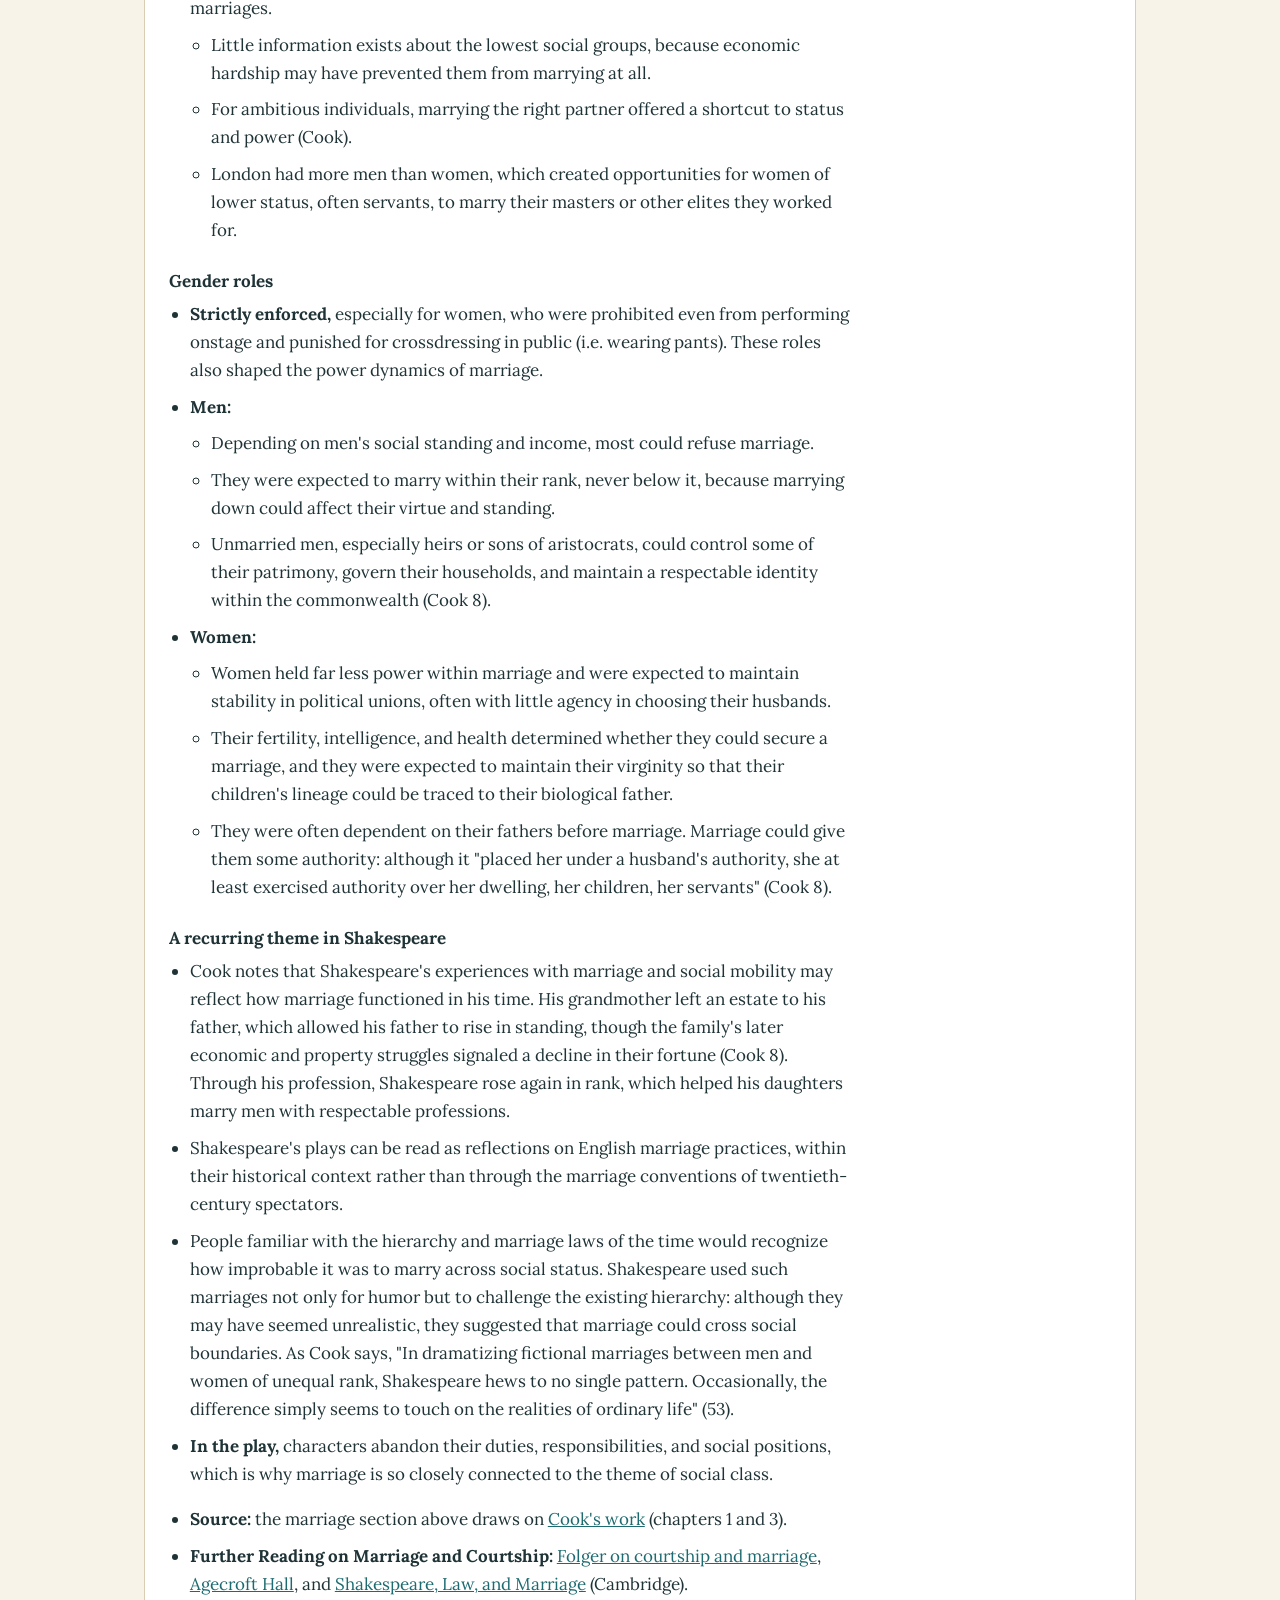
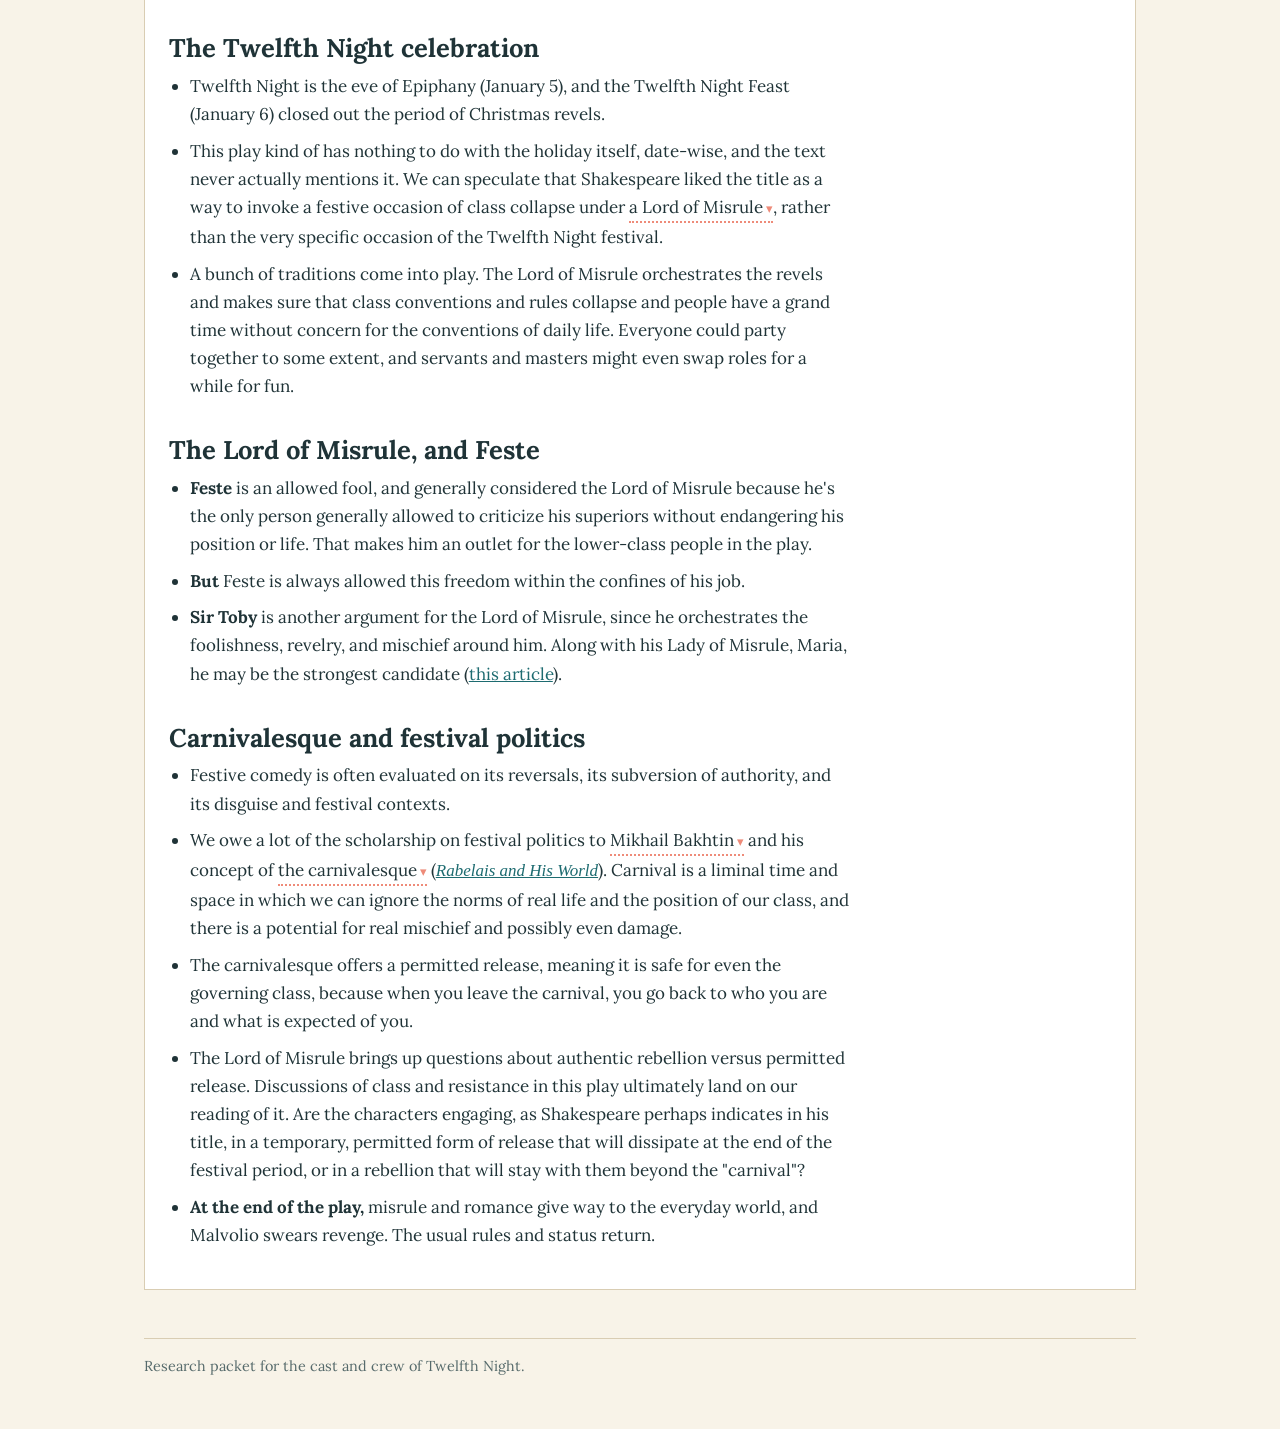
==== commit 16eed332: "Add files via upload" ====
--- a/about.html
+++ b/about.html
@@ -3,7 +3,7 @@
 <head>
 <meta charset="utf-8">
 <meta name="viewport" content="width=device-width, initial-scale=1, viewport-fit=cover">
-<title>About the play | Twelfth Night, Key West</title>
+<title>About the play | Twelfth Night</title>
 <link rel="preconnect" href="https://fonts.googleapis.com">
 <link rel="preconnect" href="https://fonts.gstatic.com" crossorigin>
 <link rel="stylesheet" href="https://fonts.googleapis.com/css2?family=Lora:ital,wght@0,400;0,600;0,700;1,400&display=swap">
@@ -41,6 +41,64 @@
 <li><strong>Verse and prose:</strong> lower-status characters speak more in prose, higher-rank characters in <button type="button" class="dd" data-title="blank verse" data-def="Unrhymed poetry in a regular meter, most often iambic pentameter." data-src="Wikipedia" data-url="https://en.wikipedia.org/wiki/Blank_verse">blank verse</button>. Viola's speech also shifts when she speaks with Olivia.</li>
 <li>Pay attention to when your character speaks in verse versus prose, and consider what that might mean for that moment in the text. Why did they transition to verse for that statement?</li>
 </ul>
+<h2 id="scansion">Shakespeare’s Language and Scansion</h2>
+<h3>The Basics</h3>
+<p>Shakespeare writes in a poetic meter called “iambic pentameter”. This means that lines written in verse (poetry) in his plays are composed of:</p>
+<ul>
+<li><strong>Iamb:</strong> a two-syllable pair, usually the first unstressed and the second stressed (marked as <code>u /</code>).</li>
+<li><strong>Pentameter:</strong> each line contains 5 iambs, so usually 10 syllables.</li>
+</ul>
+<p>Verse like this can be rhymed or Blank Verse (unrhymed but still in iambic pentameter). He also writes in prose (regular every day language).</p>
+<h3>Why mark scansion in your script?</h3>
+<p>Shakespeare writes in a particular rhythm, which his audience would have been used to. We need to notice each time he breaks from that established pattern, like when a line is shorter or longer than the expected 10 syllables, if the stress does or doesn’t fall in the expected syllable, if a character switches between prose and verse, etc.</p>
+<p>Marking the pattern helps you visualize the expected rhythm and more clearly notice when the text deviates from it, so you can figure out why it does that in that moment. It also helps to put tricky lines into your own words as you read them, so you know what your character is trying to communicate.</p>
+<p>We will break the patterns and rules for a variety of reasons during this production process. But knowing the rule helps us ensure we break it on purpose and stay true to the emotional and thematic context of the original script. Some reasons Shakespeare might break from an established pattern:</p>
+<ul>
+<li><strong>Strong feelings,</strong> which might break a speaker from their rhythm or move them in or out of verse.</li>
+<li><strong>Short lines or caesuras</strong> (pauses in the middle of lines), which help to push speech forward or change thoughts mid-line.</li>
+<li><strong>A feminine ending</strong> (an extra 11th unstressed syllable at the end of a line), which softens the landing, indicating perhaps gentleness, sweetness, uncertainty, or trailing off.</li>
+<li><strong>Moving between verse and prose,</strong> which can indicate a shift in status (of the speaker or the person they are talking to), in feeling, or in who is being addressed.</li>
+</ul>
+<h3>Verse and prose in <em>Twelfth Night</em></h3>
+<ul>
+<li>Orsino talks about love mostly in verse. Malvolio mostly speaks in prose, even when he talks about Olivia.</li>
+<li>Toby and Andrew are gentlemen, but they mostly speak in prose because they keep the company of the servants in the play who speak that way.</li>
+<li>Viola sometimes speaks in prose (such as when Maria is in the room) and moves to verse when she’s alone with Olivia. Olivia starts in prose with Cesario and moves into verse as she starts to court them.</li>
+<li>When Orsino, Viola, and Olivia get really passionate, they sometimes move into rhymed verse for emphasis.</li>
+</ul>
+<h3>How to mark iambic pentameter verse in your script</h3>
+<p class="sublabel">Step 1: Is this line verse or prose?</p>
+<p>Look at the page. Verse lines usually begin with a capital letter and stop short of the right margin. Prose generally runs the full length of the page (margin to margin). Pairs of rhyming lines (couplets) are often used to highlight a specific moment or idea. Circle the line where a scene switches between these modes, and take note of who the speaker is talking to when it happens.</p>
+<p class="sublabel">Step 2: Find the stresses</p>
+<p>This is usually the tricky part! To find stresses, say the line out loud the way you would in regular speech, and tap it out on the table as you say it. The syllables that get a tap are stressed (MU-sic). Stress is partly up to interpretation, so interpret as you mark! If you are not sure, stress the word that carries more meaning. If you are <em>really</em> not sure, set up a time to meet with me to figure it out together!</p>
+<p class="sublabel">Step 3: Mark the syllables above the line with these common marks</p>
+<ul class="marks">
+<li><code>/</code> stressed syllable</li>
+<li><code>u</code> unstressed syllable</li>
+<li><code>|</code> divides one foot from the next foot</li>
+<li><code>||</code> caesura, the pause or change of thought inside a line</li>
+<li><code>(u)</code> feminine ending, an extra unstressed syllable at the end of a line</li>
+</ul>
+<p>Sometimes Shakespeare swaps in a different pattern for emphasis. The one to know for now is a trochee (<code>/ u</code>), which puts the stressed syllable first and the unstressed second. This is relatively common at the start of a line or after a caesura.</p>
+<p class="sublabel">Examples</p>
+<p><strong><em>Twelfth Night,</em> five regular iambs:</strong></p>
+<div class="tablewrap"><table class="scan"><tbody><tr><td class="mk">u</td><td class="mk">/</td><td class="bar">|</td><td class="mk">u</td><td class="mk">/</td><td class="bar">|</td><td class="mk">u</td><td class="mk">/</td><td class="bar">|</td><td class="mk">u</td><td class="mk">/</td><td class="bar">|</td><td class="mk">u</td><td class="mk">/</td></tr><tr><td>If</td><td>MU</td><td class="bar">|</td><td>sic</td><td>BE</td><td class="bar">|</td><td>the</td><td>FOOD</td><td class="bar">|</td><td>of</td><td>LOVE</td><td class="bar">|</td><td>play</td><td>ON</td></tr></tbody></table></div>
+<p><strong>Hamlet, five iambs plus a feminine ending:</strong></p>
+<div class="tablewrap"><table class="scan"><tbody><tr><td class="mk">u</td><td class="mk">/</td><td class="bar">|</td><td class="mk">u</td><td class="mk">/</td><td class="bar">|</td><td class="mk">u</td><td class="mk">/</td><td class="bar">|</td><td class="mk">u</td><td class="mk">/</td><td class="bar">|</td><td class="mk">u</td><td class="mk">/</td><td class="bar">|</td><td class="mk">(u)</td></tr><tr><td>to</td><td>BE</td><td class="bar">|</td><td>or</td><td>NOT</td><td class="bar">|</td><td>to</td><td>BE</td><td class="bar">|</td><td>that</td><td>IS</td><td class="bar">|</td><td>the</td><td>QUES</td><td class="bar">|</td><td>tion</td></tr></tbody></table></div>
+<p><strong>Sonnet 29, a trochee to start and a caesura after the third stressed syllable:</strong></p>
+<div class="tablewrap"><table class="scan"><tbody><tr><td class="mk">/</td><td class="mk">u</td><td class="bar">|</td><td class="mk">u</td><td class="mk">/</td><td class="bar">|</td><td class="mk">u</td><td class="mk">/</td><td class="bar">||</td><td class="mk">u</td><td class="mk">/</td><td class="bar">|</td><td class="mk">u</td><td class="mk">/</td></tr><tr><td>HAP</td><td>ly</td><td class="bar">|</td><td>i</td><td>THINK</td><td class="bar">|</td><td>on</td><td>THEE</td><td class="bar">||</td><td>and</td><td>THEN</td><td class="bar">|</td><td>my</td><td>STATE</td></tr></tbody></table></div>
+<p class="sublabel">Step 4: Figure out what the line means</p>
+<p>Where does the pattern break, and in what way? What is the character doing in that moment, and who are they talking to?</p>
+<p>If the speaker switches from verse to prose (or vice versa), who are they speaking to? What changed that prompted them to switch?</p>
+<h3>Later, if you want to get more advanced</h3>
+<p>We have a few more marks that we can play with!</p>
+<ul class="marks">
+<li><code>&rarr;</code> <strong>Run on,</strong> where the thought runs on into the next line of poetry. A period or comma at the end of a line means that line is end-stopped.</li>
+<li><code>] [</code> <strong>Shared line,</strong> where the line is split between two characters that make one full verse line. Keep the rhythm continuous with no gap.</li>
+<li><code>^</code> <strong>A silent beat,</strong> which is part of the rhythm but no one speaks.</li>
+<li><code>/ /</code> <strong>Spondee,</strong> or two stressed syllables in a row. The line slows down and has more weight.</li>
+<li><code>u u</code> <strong>Pyrrhic,</strong> or two unstressed syllables in a row. The line is usually quicker or hurried.</li>
+</ul>
 <h2>Themes</h2>
 <h3>Gender, disguise, desire</h3>
 <ul>
@@ -57,13 +115,58 @@
 <ul>
 <li><strong>Renaissance melancholy</strong> was treated as an illness, <button type="button" class="dd" data-title="humorism" data-def="An ancient and medieval medical system holding that the body contains four fluids, or humors (blood, phlegm, yellow bile, and black bile), and that health depends on their balance. Black bile was linked to melancholy." data-src="Wikipedia" data-url="https://en.wikipedia.org/wiki/Humorism">an imbalance of bodily fluids</button> (<a href="https://www.bard.org/study-guides/madness-and-folly/" target="_blank" rel="noopener">study guide on madness and folly</a>).</li>
 <li>Orsino is lethargic, drawn to music and poetry, and fond of his own sorrow as proof of the depth of his feeling.</li>
-<li>Olivia has chosen to undergo seven years of mourning, which is exaggerated mourning.</li>
 </ul>
-<h3>Marriage</h3>
+<h3 id="marriage">Marriage</h3>
 <ul>
+<li><strong>Now:</strong> people choose spouses based on personal interests and love.</li>
+<li><strong>Then:</strong> marriage was shaped by family expectations, social standing, and political and economic interests. Families often controlled courtship and arranged marriages to protect wealth, increase social standing, and build political alliances. For the aristocracy, marriage mattered to their country as well as their families.</li>
+<li>One method of upward mobility, in very limited cases, would have been marriage, which is a crucial part of the plot of Twelfth Night. Given the historical background, marriage was mostly used to maintain or promote social stratification. In the Elizabethan era, marriage was tied to social stratification, gender issues, and courtship, and the most important thing about it was the stability it brought, especially to the aristocracy.</li>
 <li>Medieval marriages were often arranged, with mutual consent being a desirable outcome but not a necessity. By the early modern era, Puritans were concerned about consent and coerced marriages.</li>
-<li>Gentry and aristocracy frequently arranged marriages to secure advantage and alliances for the family. This was, however, already uncommon outside of the higher-status population, and scholars disagree on marriage among lower class individuals.</li>
+<li>Divorce was impossible, so marriage was meant for life.</li>
+<li>Marriage thus carried a lot of pressure. "those who defied the conventions could suffer disgrace, disinheritance, and harsh legal penalties" (Cook 5).</li>
 <li>Most people married in their mid to late twenties, and the legal age of consent may have been as low as 12 for girls and 14 for boys.</li>
+</ul>
+<p class="sublabel">How did marriage work among the higher and lower classes?</p>
+<p>Marriage did not necessarily reflect love. It served to confirm power, legacy, influence, and wealth.</p>
+<ul>
+<li><strong>Among the elite,</strong> people married earlier than in other classes so both parties could benefit from one another, maintain their status, gain wealth, and build a reputation.<ul>
+<li>Before marriage, individuals were practically considered "lesser citizens" (Cook 8). Marrying and consolidating status helped them appear responsible and worthy. That meant planning at a very young age, finding the right partner and family, and consolidating <button type="button" class="dd" data-title="dowry" data-def="The wealth, such as land, money, or goods, that a bride's family hands over to the groom or his family when the marriage takes place." data-src="Wikipedia" data-url="https://en.wikipedia.org/wiki/Dowry">the dowry</button>.</li>
+<li>Marrying someone of a different standing was generally discouraged. Marriages were meant to occur between people of similar age, status, complexion, constitution, wealth, and rank, and a marriage across ranks was considered unequal and disapproved of (Cook 40).</li>
+<li>Because marriage was in a sense transactional, individuals could rise or survive within their rank through it.</li>
+</ul>
+</li>
+<li><strong>Among the lower classes</strong> marriage functioned differently. Some unmarried women had more freedom to choose their partners, though families could still arrange marriages.<ul>
+<li>Little information exists about the lowest social groups, because economic hardship may have prevented them from marrying at all.</li>
+<li>For ambitious individuals, marrying the right partner offered a shortcut to status and power (Cook).</li>
+<li>London had more men than women, which created opportunities for women of lower status, often servants, to marry their masters or other elites they worked for.</li>
+</ul>
+</li>
+</ul>
+<p class="sublabel">Gender roles</p>
+<ul>
+<li><strong>Strictly enforced,</strong> especially for women, who were prohibited even from performing onstage and punished for crossdressing in public (i.e. wearing pants). These roles also shaped the power dynamics of marriage.</li>
+<li><strong>Men:</strong><ul>
+<li>Depending on men's social standing and income, most could refuse marriage.</li>
+<li>They were expected to marry within their rank, never below it, because marrying down could affect their virtue and standing.</li>
+<li>Unmarried men, especially heirs or sons of aristocrats, could control some of their patrimony, govern their households, and maintain a respectable identity within the commonwealth (Cook 8).</li>
+</ul>
+</li>
+<li><strong>Women:</strong><ul>
+<li>Women held far less power within marriage and were expected to maintain stability in political unions, often with little agency in choosing their husbands.</li>
+<li>Their fertility, intelligence, and health determined whether they could secure a marriage, and they were expected to maintain their virginity so that their children's lineage could be traced to their biological father.</li>
+<li>They were often dependent on their fathers before marriage. Marriage could give them some authority: although it "placed her under a husband's authority, she at least exercised authority over her dwelling, her children, her servants" (Cook 8).</li>
+</ul>
+</li>
+</ul>
+<p class="sublabel">A recurring theme in Shakespeare</p>
+<ul>
+<li>Cook notes that Shakespeare's experiences with marriage and social mobility may reflect how marriage functioned in his time. His grandmother left an estate to his father, which allowed his father to rise in standing, though the family's later economic and property struggles signaled a decline in their fortune (Cook 8). Through his profession, Shakespeare rose again in rank, which helped his daughters marry men with respectable professions.</li>
+<li>Shakespeare's plays can be read as reflections on English marriage practices, within their historical context rather than through the marriage conventions of twentieth-century spectators.</li>
+<li>People familiar with the hierarchy and marriage laws of the time would recognize how improbable it was to marry across social status. Shakespeare used such marriages not only for humor but to challenge the existing hierarchy: although they may have seemed unrealistic, they suggested that marriage could cross social boundaries. As Cook says, "In dramatizing fictional marriages between men and women of unequal rank, Shakespeare hews to no single pattern. Occasionally, the difference simply seems to touch on the realities of ordinary life" (53).</li>
+<li><strong>In the play,</strong> characters abandon their duties, responsibilities, and social positions, which is why marriage is so closely connected to the theme of social class.</li>
+</ul>
+<ul>
+<li><strong>Source:</strong> the marriage section above draws on <a href="https://www.jstor.org/stable/j.ctt7zvqst.6" target="_blank" rel="noopener">Cook's work</a> (chapters 1 and 3).</li>
 <li><strong>Further Reading on Marriage and Courtship:</strong> <a href="https://www.folger.edu/blogs/folger-story/wooing-and-wedding-courtship-and-marriage-in-early-modern-england/" target="_blank" rel="noopener">Folger on courtship and marriage</a>, <a href="https://www.agecrofthall.org/single-post/married-to-the-facts" target="_blank" rel="noopener">Agecroft Hall</a>, and <a href="https://www.cambridge.org/core/books/abs/shakespeare-law-and-marriage/arranging-marriages/3D7F1A9458EA06B2BF89A523A26F58D4" target="_blank" rel="noopener">Shakespeare, Law, and Marriage</a> (Cambridge).</li>
 </ul>
 <h2>The Twelfth Night celebration</h2>
--- a/assets/style.css
+++ b/assets/style.css
@@ -1,4 +1,4 @@
-/* Twelfth Night, Key West: packet site styles.
+/* Twelfth Night: packet site styles.
    All my colors are tokens in :root. Dark mode redefines the same tokens.
    To change the look, I change the tokens first. */
 
@@ -167,11 +167,6 @@
 .l.songline { padding-left: 0; text-indent: 0; }
 .l.prose { white-space: normal; padding-left: 0; text-indent: 0; }
 .l em { color: var(--muted); }
-.num {
-  position: absolute; left: -3.2rem; width: 2.2rem; text-align: right; text-indent: 0;
-  font-size: .78rem; color: var(--muted); user-select: none; top: .22rem;
-}
-@media (max-width: 62rem) { .num { display: none; } }
 button.g {
   color: inherit; background: var(--mark); border: 0; border-radius: 3px; padding: .02em .22em; margin: 0 -.08em;
   cursor: pointer; box-decoration-break: clone; -webkit-box-decoration-break: clone;
@@ -228,3 +223,167 @@
   .site .here { display: block; margin-left: 0; font-size: .85rem; }
   .hero.small .sub { display: none; }
 }
+
+/* Script page additions: line links, character picker, production notes.
+   I paste this block into assets/style.css before the footer rule. */
+:root { --note-cut: #B98A1F; --note-adapt: #1D6B70; --note-stage: #5F8A66; --note-dram: #4A6FA5; --note-tint: rgba(29,107,112,.12); }
+@media (prefers-color-scheme: dark) { :root:not([data-theme="light"]) { --note-cut: #D9AE48; --note-adapt: #5FB4B8; --note-stage: #8DB594; --note-dram: #8FB0DE; --note-tint: rgba(95,180,184,.16); } }
+:root[data-theme="dark"] { --note-cut: #D9AE48; --note-adapt: #5FB4B8; --note-stage: #8DB594; --note-dram: #8FB0DE; --note-tint: rgba(95,180,184,.16); }
+
+.whopick { display: inline-flex; flex-wrap: wrap; gap: .5rem; align-items: center; }
+.whopick label { font-size: .95rem; }
+.whopick select.btn { font: inherit; }
+.lnk { position: absolute; top: 0; right: 0; font: inherit; font-size: .75rem; color: var(--muted); background: none; border: 0; padding: .1rem .3rem; cursor: pointer; opacity: .55; text-decoration: underline dotted; }
+.speech:hover .lnk, .lnk:focus-visible { opacity: 1; }
+.lnk:focus-visible, .nt:focus-visible { outline: 3px solid var(--focus); outline-offset: 2px; }
+.l.target { background: var(--mark); border-radius: 3px; box-shadow: -.4rem 0 0 var(--mark), .4rem 0 0 var(--mark); }
+
+button.nt { display: inline-block; vertical-align: middle; margin-left: .5rem; font: inherit; font-size: .72rem; line-height: 1.5; color: var(--fg); background: var(--surface);
+  border: 1px solid var(--tc); border-radius: 999px; padding: 0 .55rem; cursor: pointer; text-indent: 0; white-space: nowrap; }
+button.nt::before { content: ""; display: inline-block; width: .5rem; height: .5rem; border-radius: 50%; background: var(--tc); margin-right: .3rem; }
+button.nt[aria-expanded="true"] { background: var(--note-tint); }
+[data-type="cut"] { --tc: var(--note-cut); } [data-type="adapt"] { --tc: var(--note-adapt); } [data-type="stage"] { --tc: var(--note-stage); } [data-type="dram"] { --tc: var(--note-dram); }
+.card.notecard { border-left-color: var(--tc); }
+.scenenotes { max-width: 46rem; margin: 0 0 1.4rem; }
+.scenenotes h3 { font-size: 1rem; margin: 0 0 .3rem; }
+.scenenotes .card { margin-left: 0; }
+.nt-off .nt, .nt-off .scenenotes, .nt-off .notecard { display: none; }
+
+.whoOn .speech:not(.mine), .whoOn .dirline { opacity: .32; }
+.whoOn .speech.mine .who { color: var(--accent); }
+:root:not([data-theme="dark"]) .whoOn .speech.mine .who { color: var(--teal); }
+.whoHide .speech:not(.mine), .whoHide .dirline { display: none; }
+@media print { .tools, .lnk, .scenenav, .nt, #lights, .site { display: none !important; } .speech { break-inside: avoid; } }
+
+.num { position: absolute; left: -3.2rem; width: 2.2rem; text-align: right; text-indent: 0;
+  font-size: .78rem; color: var(--muted); user-select: none; top: .22rem; }
+.num.inl { position: static; display: inline-block; width: auto; margin: 0 .35em 0 .15em; font-size: .68rem; vertical-align: .25em; opacity: .8; }
+.num.inl:first-child { margin-left: 0; }
+@media (max-width: 62rem) {
+  .l:not(.prose) .num { position: static; display: inline-block; width: 1.4rem; margin-right: .2rem; text-align: right; text-indent: 0; }
+}
+
+/* Long reading pages (About, Key West, Queer themes, Class themes) */
+.prose h2 { margin-top: 2.2rem; }
+.prose > h2:first-child, .prose > p:first-child + h2 { margin-top: 1.6rem; }
+.prose h3 { margin: 1.6rem 0 .5rem; }
+.prose ul, .prose ol { max-width: 62ch; padding-left: 1.3rem; margin: 0 0 1em; }
+.prose li { margin-bottom: .55rem; }
+.prose li > ul, .prose li > ol { margin: .5rem 0 .2rem; }
+.prose blockquote { margin: 1.2rem 0; padding: .1rem 1.2rem; max-width: 62ch; border-left: 4px solid var(--accent); font-style: italic; }
+.prose blockquote p { margin: .6rem 0; }
+.prose figure { margin: 1.5rem 0; max-width: 40rem; }
+.prose figure img { display: block; width: 100%; height: auto; border: 1px solid var(--line); }
+.prose figcaption { color: var(--muted); font-size: .9rem; margin-top: .4rem; }
+.prose .note { border: 1px solid var(--line); border-left: 4px solid var(--accent); padding: .7rem 1rem; background: var(--bg); }
+.tablewrap { overflow-x: auto; margin: 1.2rem 0; }
+.tablewrap table { border-collapse: collapse; min-width: 100%; font-size: .95rem; }
+.tablewrap th, .tablewrap td { text-align: left; vertical-align: top; padding: .55rem .7rem; border-bottom: 1px solid var(--line); }
+.tablewrap th { border-bottom: 2px solid var(--accent); }
+
+/* Dropdown definition terms */
+button.dd {
+  font: inherit; color: inherit; background: none; border: 0; padding: 0; cursor: pointer;
+  border-bottom: 2px dotted var(--accent); line-height: inherit; text-align: inherit; display: inline;
+}
+button.dd::after { content: " \25BE"; font-size: .75em; color: var(--accent); }
+button.dd:hover, button.dd[aria-expanded="true"] { background: var(--mark); }
+.prose .ddcard { margin: .5rem 0 .4rem 0; display: block; }
+
+/* Concept map. I paste this block into assets/style.css before the footer rule, replacing any earlier concept map block. */
+:root { --cm-gold: #B98A1F; --cm-salmon: #E4725E; --cm-teal: #1D6B70; --cm-sage: #5F8A66; --cm-il: rgba(191,224,219,.35); --cm-ks: rgba(238,139,121,.14); }
+@media (prefers-color-scheme: dark) { :root:not([data-theme="light"]) { --cm-gold: #D9AE48; --cm-salmon: #F29A87; --cm-teal: #5FB4B8; --cm-sage: #8DB594; --cm-il: rgba(95,180,184,.14); --cm-ks: rgba(242,154,135,.12); } }
+:root[data-theme="dark"] { --cm-gold: #D9AE48; --cm-salmon: #F29A87; --cm-teal: #5FB4B8; --cm-sage: #8DB594; --cm-il: rgba(95,180,184,.14); --cm-ks: rgba(242,154,135,.12); }
+
+.cm-intro { max-width: 40rem; margin: 0 0 1rem; }
+.cm-bar { position: sticky; top: calc(env(safe-area-inset-top, 0px) + 3.6rem); z-index: 15; display: flex; flex-wrap: wrap; gap: .6rem 1rem; align-items: center; justify-content: space-between;
+  background: var(--bg); padding: .6rem 0; border-bottom: 1px solid var(--line); }
+.cm-view { display: inline-flex; border: 1px solid var(--line); border-radius: 999px; background: var(--surface); padding: 3px; }
+.cm-view button { font: inherit; font-size: .92rem; color: var(--fg); background: none; border: 0; border-radius: 999px; padding: .4rem .9rem; cursor: pointer; min-height: 38px; }
+.cm-view button[aria-pressed="true"] { background: var(--cm-teal); color: #fff; font-weight: 600; }
+:root[data-theme="dark"] .cm-view button[aria-pressed="true"] { color: #10272B; }
+.cm-nav { display: flex; gap: 1rem; flex-wrap: wrap; font-size: .95rem; }
+.cm-nav a { padding: .3rem 0; }
+.cm-sec { padding-top: 1.4rem; scroll-margin-top: 7.5rem; }
+.cm-sec > h3 { font-size: 1.5rem; margin: 0 0 .6rem; }
+.cm-sub { font-size: .8rem; letter-spacing: .08em; text-transform: uppercase; color: var(--muted); margin: 1.1rem 0 .4rem; font-weight: 600; }
+.cm-row { background: var(--surface); border: 1px solid var(--line); border-left: 5px solid var(--cm-teal); border-radius: 6px; margin: 0 0 .7rem; padding: .8rem 1rem; scroll-margin-top: 7.5rem; }
+.cm-row[data-type="action"] { border-left-color: var(--cm-salmon); }
+.cm-row[data-type="theme"] { border-left-color: var(--cm-gold); }
+.cm-row[data-type="place"] { border-left-color: var(--cm-sage); }
+.cm-row:target { box-shadow: 0 0 0 3px var(--accent); }
+.cm-head { display: flex; flex-wrap: wrap; gap: .3rem .8rem; align-items: baseline; justify-content: space-between; }
+.cm-head h4 { margin: 0; font-size: 1.12rem; }
+.cm-tags .tag { font-size: .75rem; border: 1px dashed var(--muted); border-radius: 999px; padding: .05rem .5rem; background: rgba(238,139,121,.22); }
+.cm-cols { display: grid; grid-template-columns: 1fr 1fr; gap: .6rem; margin-top: .5rem; }
+.cm-col { padding: .5rem .7rem; border-radius: 4px; min-width: 0; }
+.cm-col p { margin: 0; }
+.cm-col p + p { margin-top: .15rem; }
+.cm-col.il { background: var(--cm-il); } .cm-col.ks { background: var(--cm-ks); }
+.cm-label { font-size: .72rem; letter-spacing: .08em; text-transform: uppercase; color: var(--muted); }
+.cm-foot { margin-top: .5rem; font-size: .93rem; }
+.cm-foot p { margin: .2rem 0; } .cm-foot details { margin: .3rem 0; } .cm-foot summary { cursor: pointer; min-height: 30px; }
+.cm-foot ul { margin: .3rem 0 .3rem 1.1rem; padding: 0; }
+.cmap[data-view="illyria"] .cm-cols, .cmap[data-view="keys"] .cm-cols { grid-template-columns: 1fr; }
+.cmap[data-view="illyria"] .ks, .cmap[data-view="keys"] .il { display: none; }
+.cm-legend { margin-top: 1.4rem; font-size: .9rem; }
+.cm-view button:focus-visible, .cm-nav a:focus-visible { outline: 3px solid var(--focus); outline-offset: 2px; }
+@media (max-width: 700px) {
+  .cm-cols { grid-template-columns: 1fr; }
+  .cm-bar { top: calc(env(safe-area-inset-top, 0px) + 3.4rem); }
+  .cm-view { width: 100%; } .cm-view button { flex: 1; padding: .4rem .3rem; font-size: .85rem; }
+  .cm-nav { gap: .8rem; font-size: .9rem; }
+}
+
+/* Director's Vision: mood board grid and the large viewer */
+.vision { margin-top: 2rem; }
+.vision-grid { list-style: none; padding: 0; margin: 1rem 0 0; display: grid; grid-template-columns: repeat(3, 1fr); gap: .75rem; }
+.vision-grid li { min-width: 0; }
+.vision-grid button { display: block; width: 100%; padding: 0; border: 1px solid var(--line); background: var(--surface); cursor: zoom-in; line-height: 0; }
+.vision-grid img { width: 100%; height: auto; aspect-ratio: 4 / 3; object-fit: cover; display: block; transition: opacity .15s; }
+.vision-grid button:hover img { opacity: .88; }
+.vision-grid button:focus-visible, .vbox button:focus-visible { outline: 3px solid var(--focus); outline-offset: 2px; }
+@media (max-width: 40rem) { .vision-grid { grid-template-columns: repeat(2, 1fr); gap: .5rem; } }
+.vbox { position: fixed; inset: 0; z-index: 100; background: rgba(16, 39, 43, .97); display: flex; align-items: center; justify-content: center; gap: .5rem;
+  padding: max(1rem, env(safe-area-inset-top, 0px)) max(.5rem, env(safe-area-inset-right, 0px)) max(1rem, env(safe-area-inset-bottom, 0px)) max(.5rem, env(safe-area-inset-left, 0px)); }
+.vbox[hidden] { display: none; }
+.vbox figure { margin: 0; max-width: min(1100px, 100%); min-width: 0; flex: 1 1 auto; display: flex; flex-direction: column; align-items: center; gap: .6rem; }
+.vbox img { max-width: 100%; max-height: calc(100vh - 6rem); max-height: calc(100dvh - 6rem); object-fit: contain; }
+.vcount { margin: 0; color: #F1E9D6; font-size: .9rem; }
+.vbox button { background: rgba(248, 243, 232, .14); color: #F8F3E8; border: 0; font: inherit; line-height: 1; cursor: pointer; }
+.vbox button:hover { background: rgba(248, 243, 232, .28); }
+.vprev, .vnext { font-size: 2.2rem; width: 2.8rem; height: 3.4rem; flex: 0 0 auto; }
+.vclose { position: absolute; top: max(.6rem, env(safe-area-inset-top, 0px)); right: max(.6rem, env(safe-area-inset-right, 0px)); font-size: 2rem; width: 2.8rem; height: 2.8rem; }
+@media (max-width: 40rem) { .vprev, .vnext { width: 2.2rem; height: 3rem; font-size: 1.8rem; } }
+body.vopen { overflow: hidden; }
+.lead { font-size: 1.2rem; font-style: italic; }
+.prose .sig { margin-top: 1.6rem; }
+
+/* Small bold label that introduces a group of bullets inside a section, like the ones under Marriage on the About page. I use it instead of another heading level. */
+.prose h3[id] { scroll-margin-top: 7.5rem; }
+.prose .sublabel { margin: 1.4rem 0 .3rem; font-weight: 700; }
+
+/* Images that should show whole, not cropped to 4:3 (a map, a flag). I add "natural" to the vision-grid ul to get this. */
+.vision-grid.natural { grid-template-columns: repeat(auto-fit, minmax(18rem, 1fr)); align-items: start; }
+.prose .vision-grid { margin-left: 0; padding-left: 0; }
+.vision-grid.natural img { aspect-ratio: auto; object-fit: contain; }
+
+/* Embedded videos: two across on a wide screen, one on a phone, all the same 16:9 size.
+   The iframe fills the .embed box, which holds the shape even before the video loads. */
+.vidgrid { display: grid; grid-template-columns: repeat(2, 1fr); gap: 1.2rem .9rem; margin: 1rem 0 0; }
+.vidgrid figure { margin: 0; min-width: 0; }
+.vidgrid .embed { position: relative; aspect-ratio: 16 / 9; background: var(--surface); border: 1px solid var(--line); }
+.vidgrid iframe { position: absolute; inset: 0; width: 100%; height: 100%; border: 0; }
+.vidgrid figcaption { margin-top: .4rem; font-size: .95rem; color: var(--muted); }
+@media (max-width: 40rem) { .vidgrid { grid-template-columns: 1fr; } }
+
+/* Scansion examples on the About page. Each syllable gets its own cell, with the stress mark in the row above it, so the marks line up over the right syllable.
+   The wide ones scroll sideways inside their own box on a phone. I add a new example by copying one table and changing the marks and syllables. */
+.prose code { font-family: ui-monospace, Menlo, Consolas, monospace; font-size: .95em; background: var(--surface); border: 1px solid var(--line); padding: 0 .3em; border-radius: 3px; }
+.prose .marks { list-style: none; padding-left: 0; }
+.prose .marks li { margin: .35rem 0; }
+.scan { border-collapse: collapse; width: auto !important; min-width: 0 !important; }
+.tablewrap .scan td { text-align: center; padding: .15rem .45rem; border-bottom: 0; white-space: nowrap; }
+.scan .mk { font-family: ui-monospace, Menlo, Consolas, monospace; color: var(--accent); font-weight: 700; }
+.scan .bar { color: var(--muted); padding: .15rem .2rem; }
+@media (max-width: 40rem) { .tablewrap .scan td { padding: .1rem .2rem; font-size: .8rem; } .scan .bar { padding: .1rem .08rem; } }
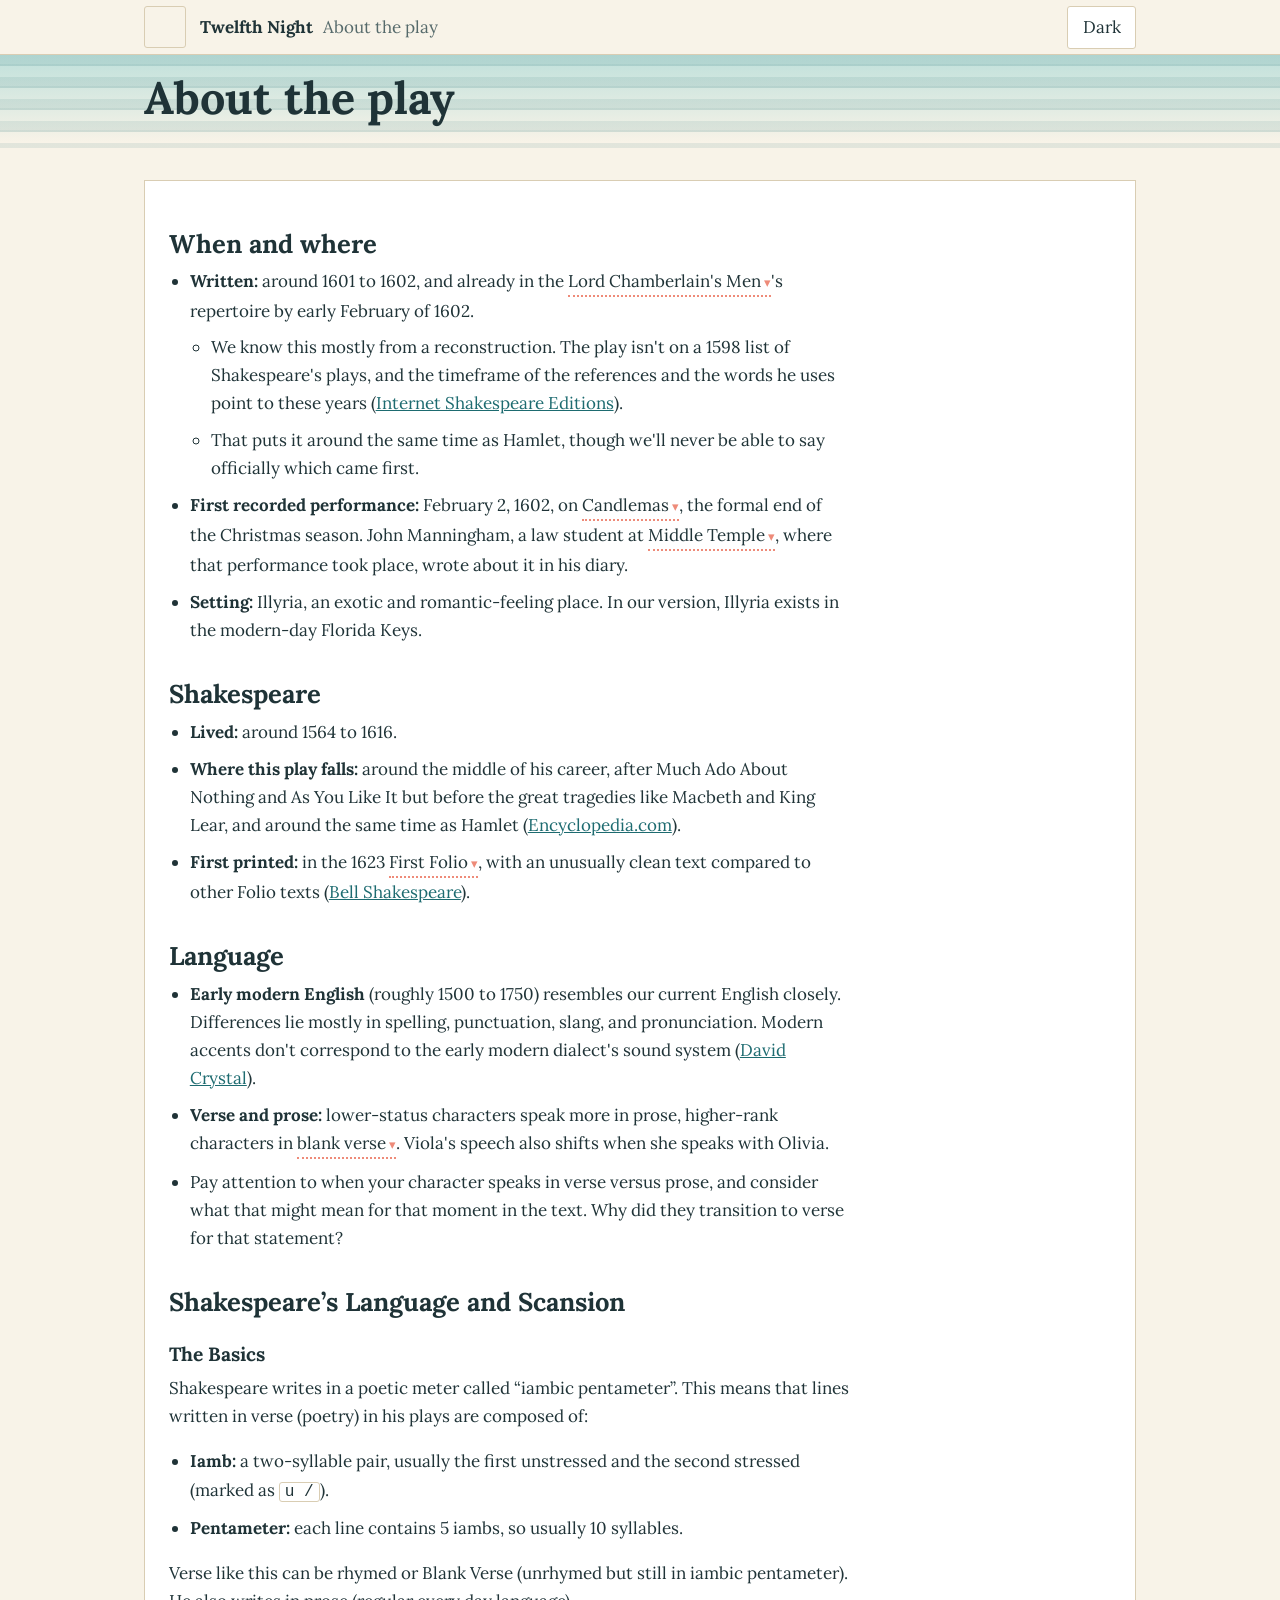
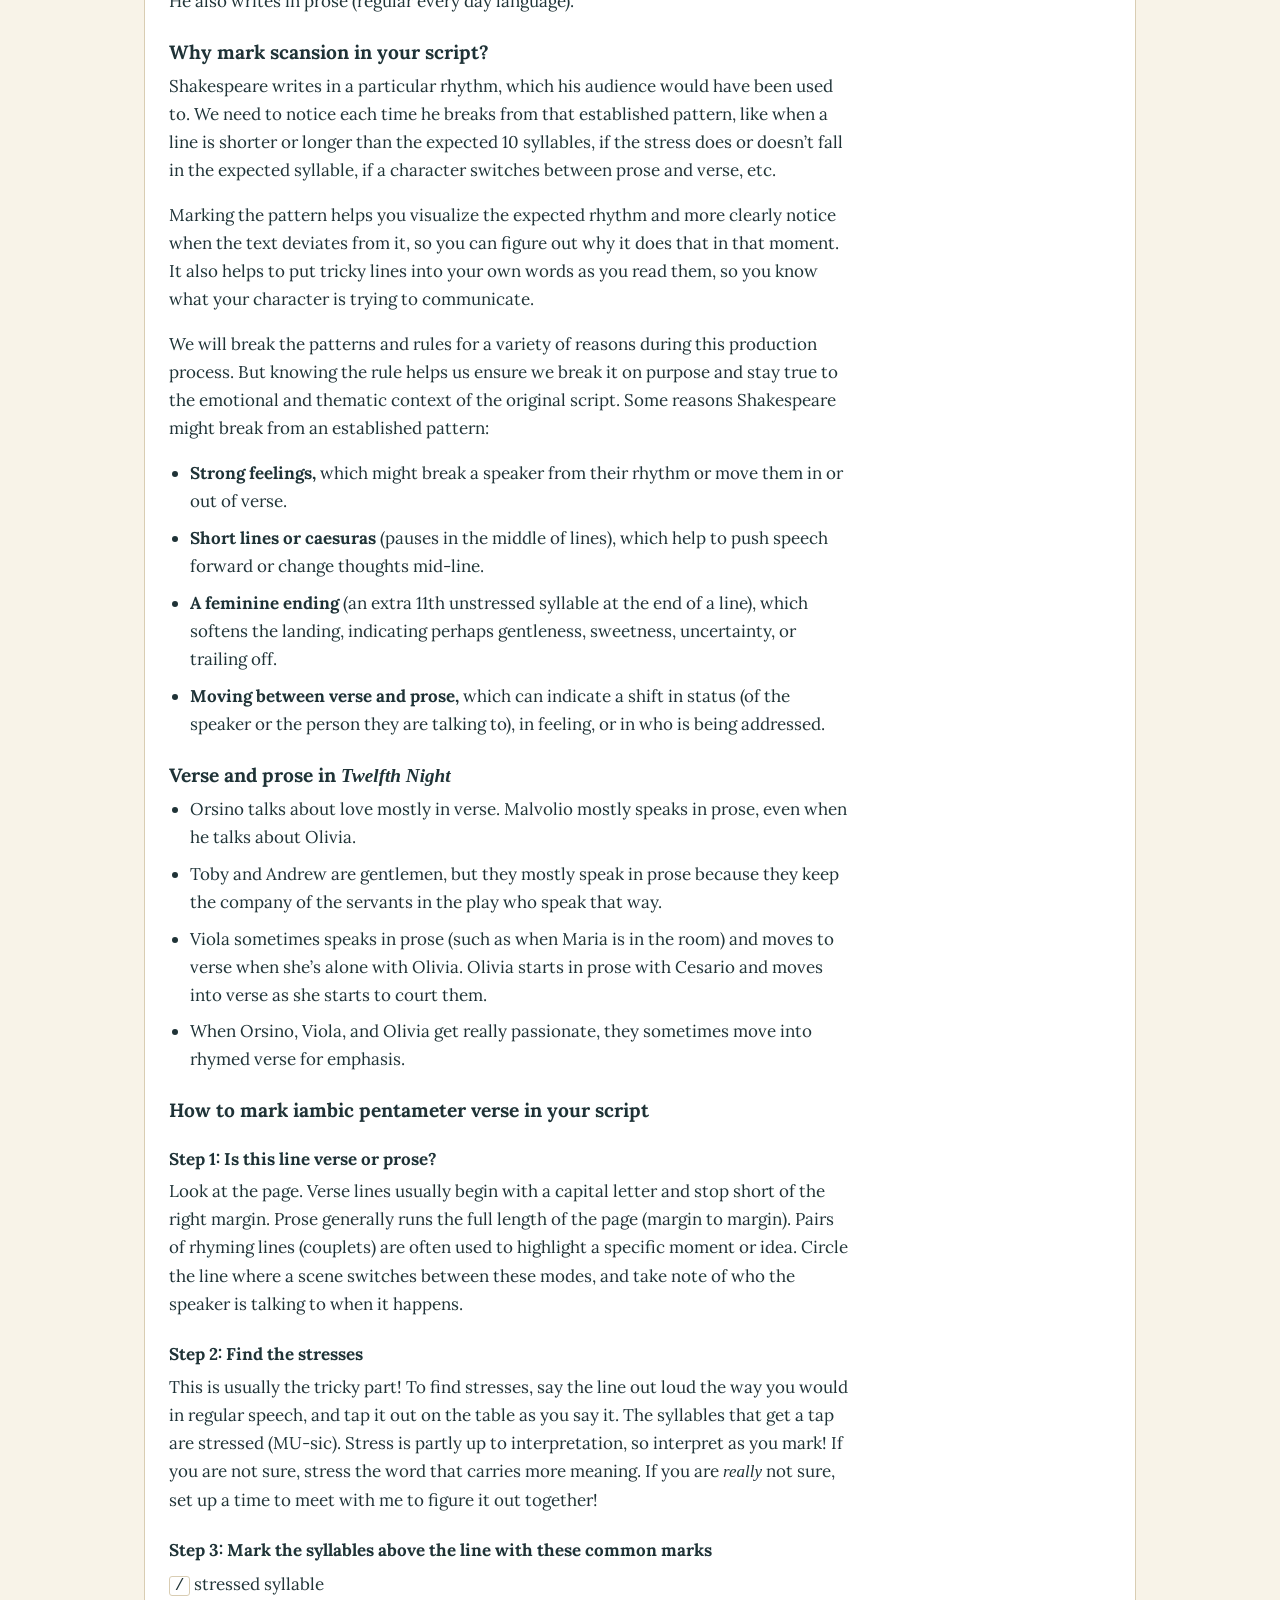
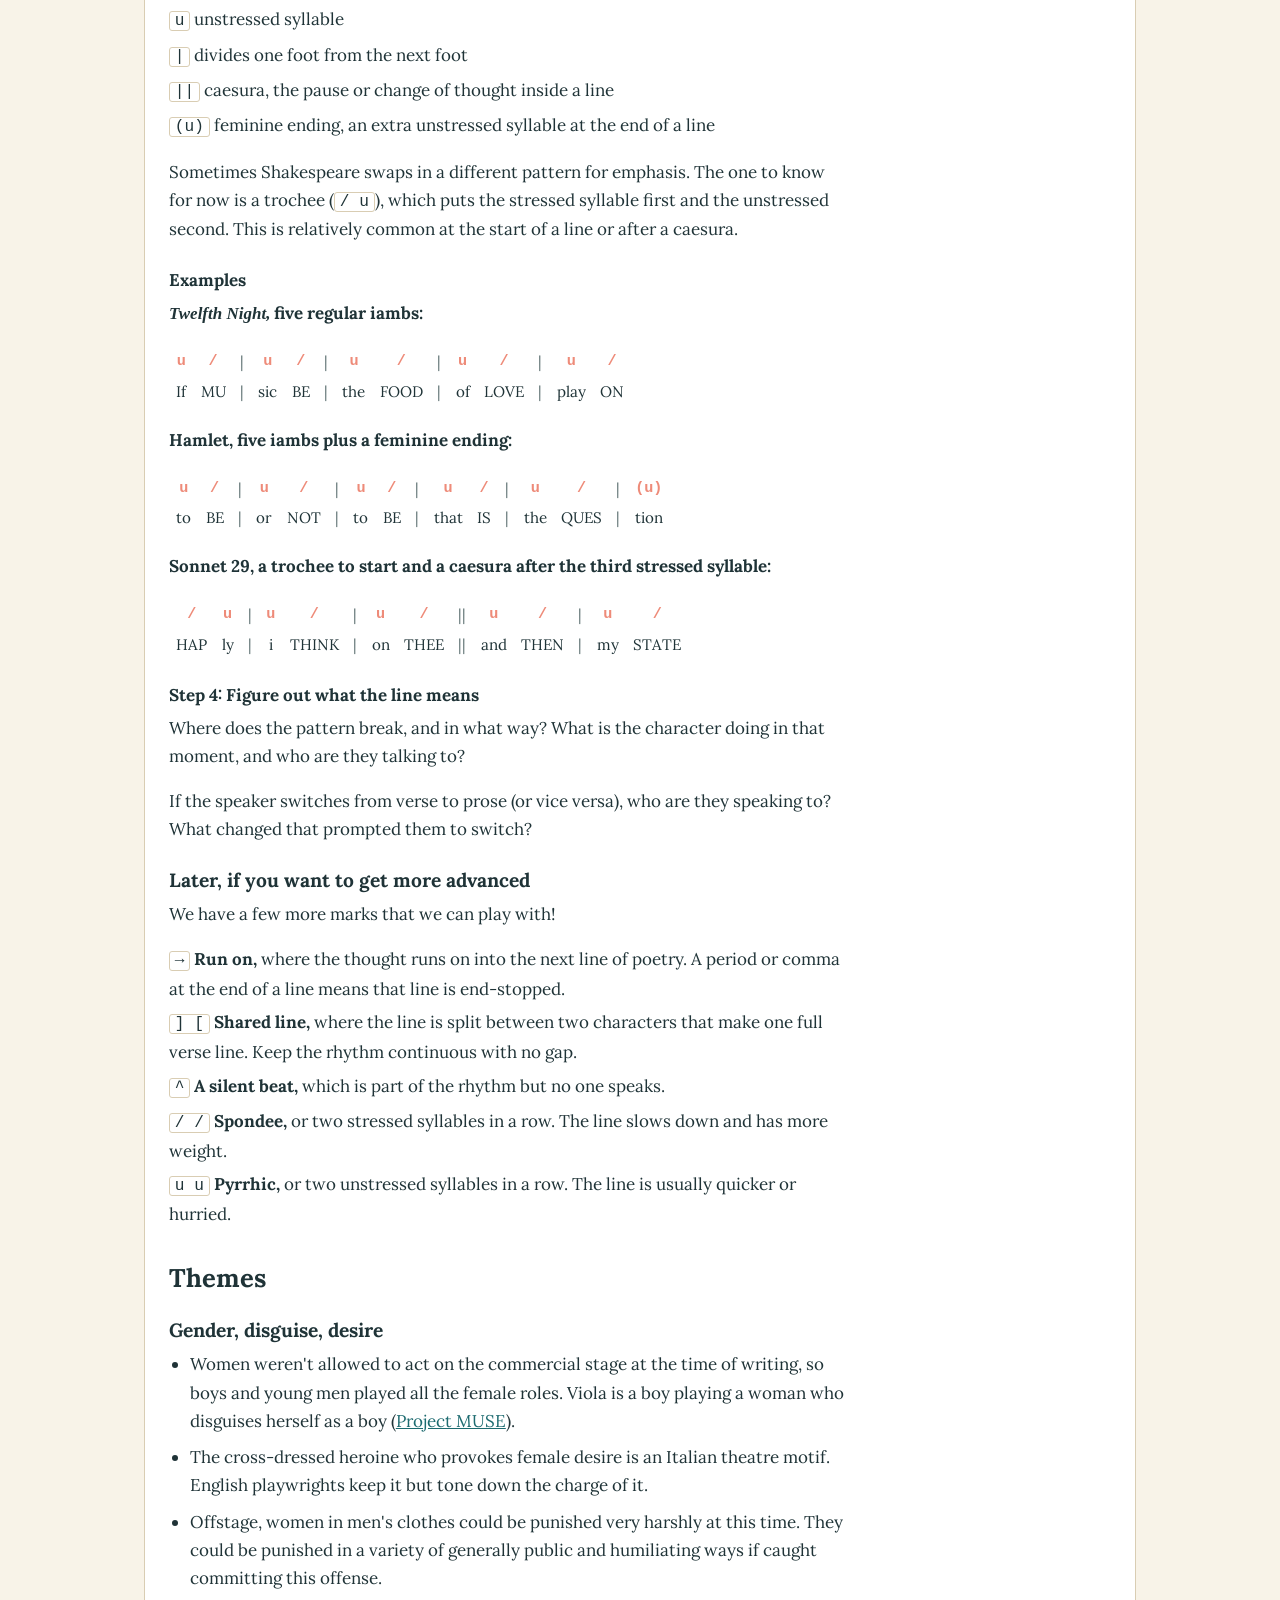
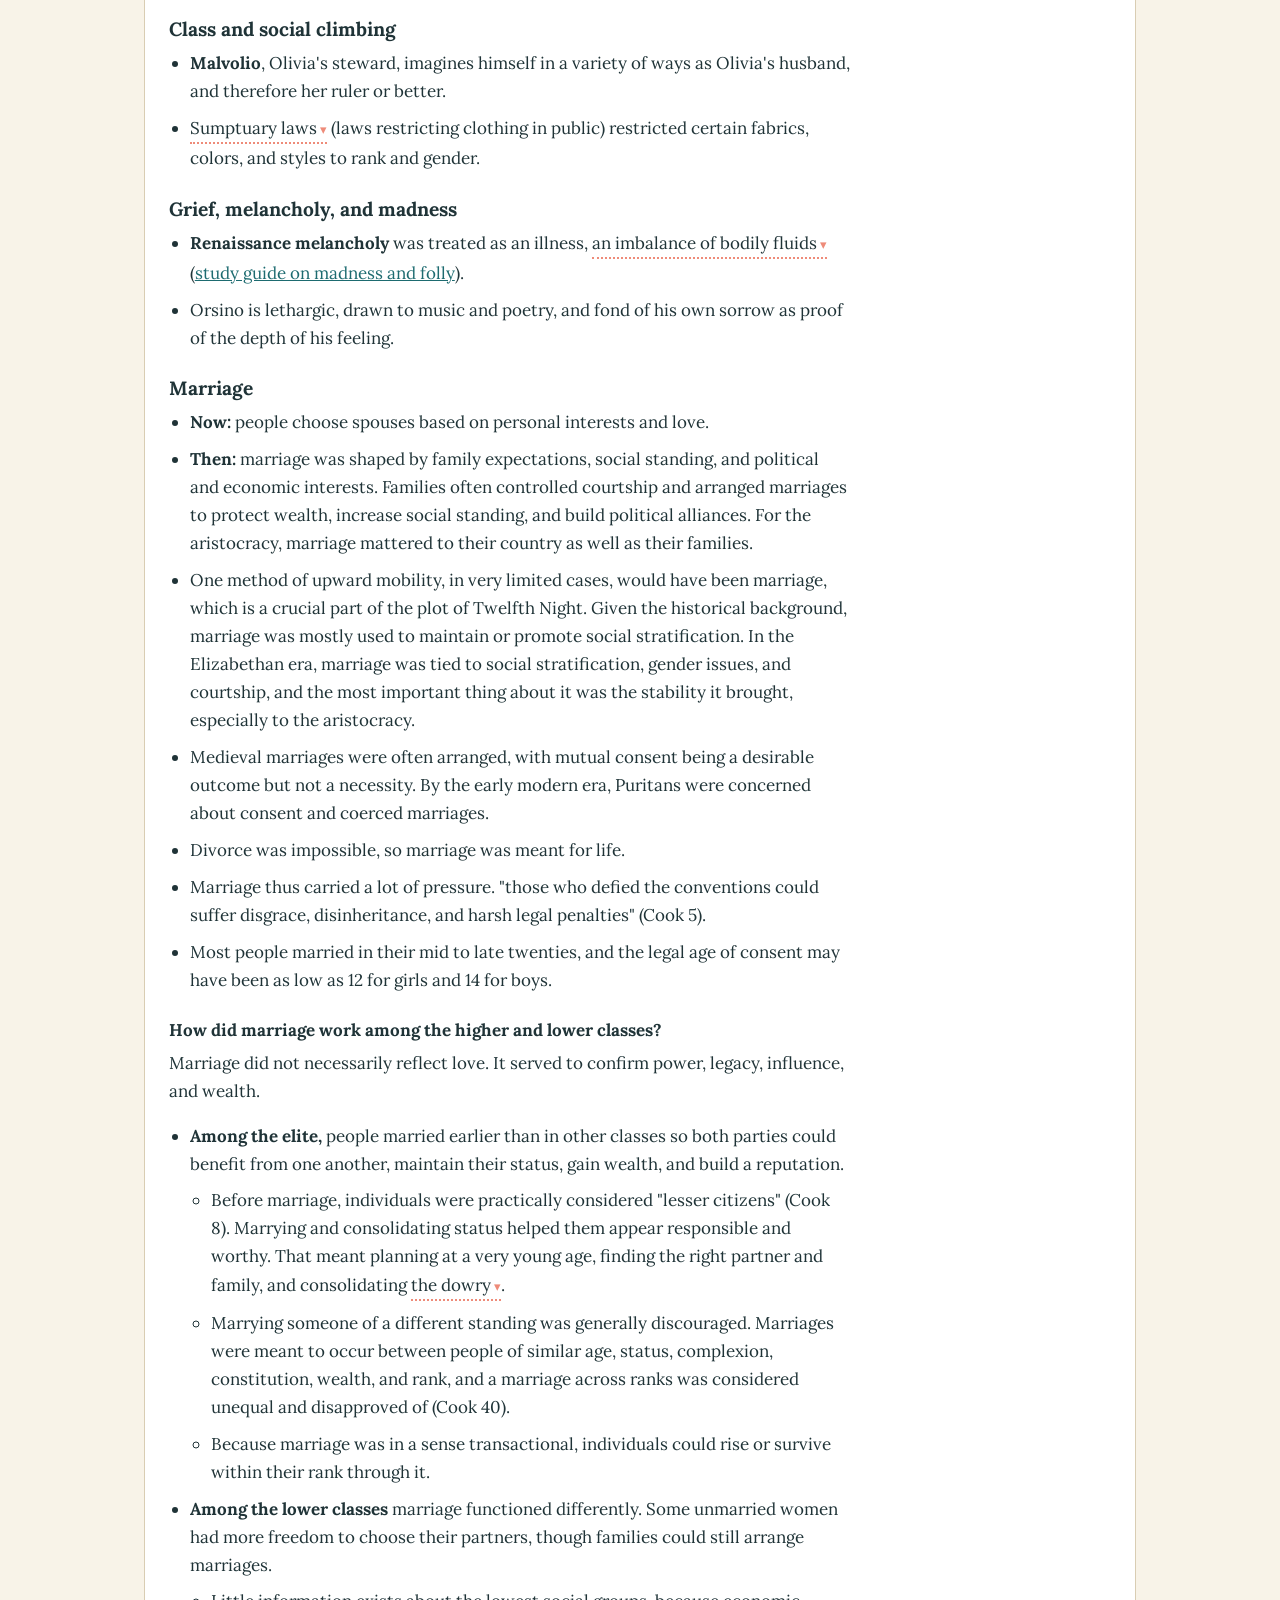
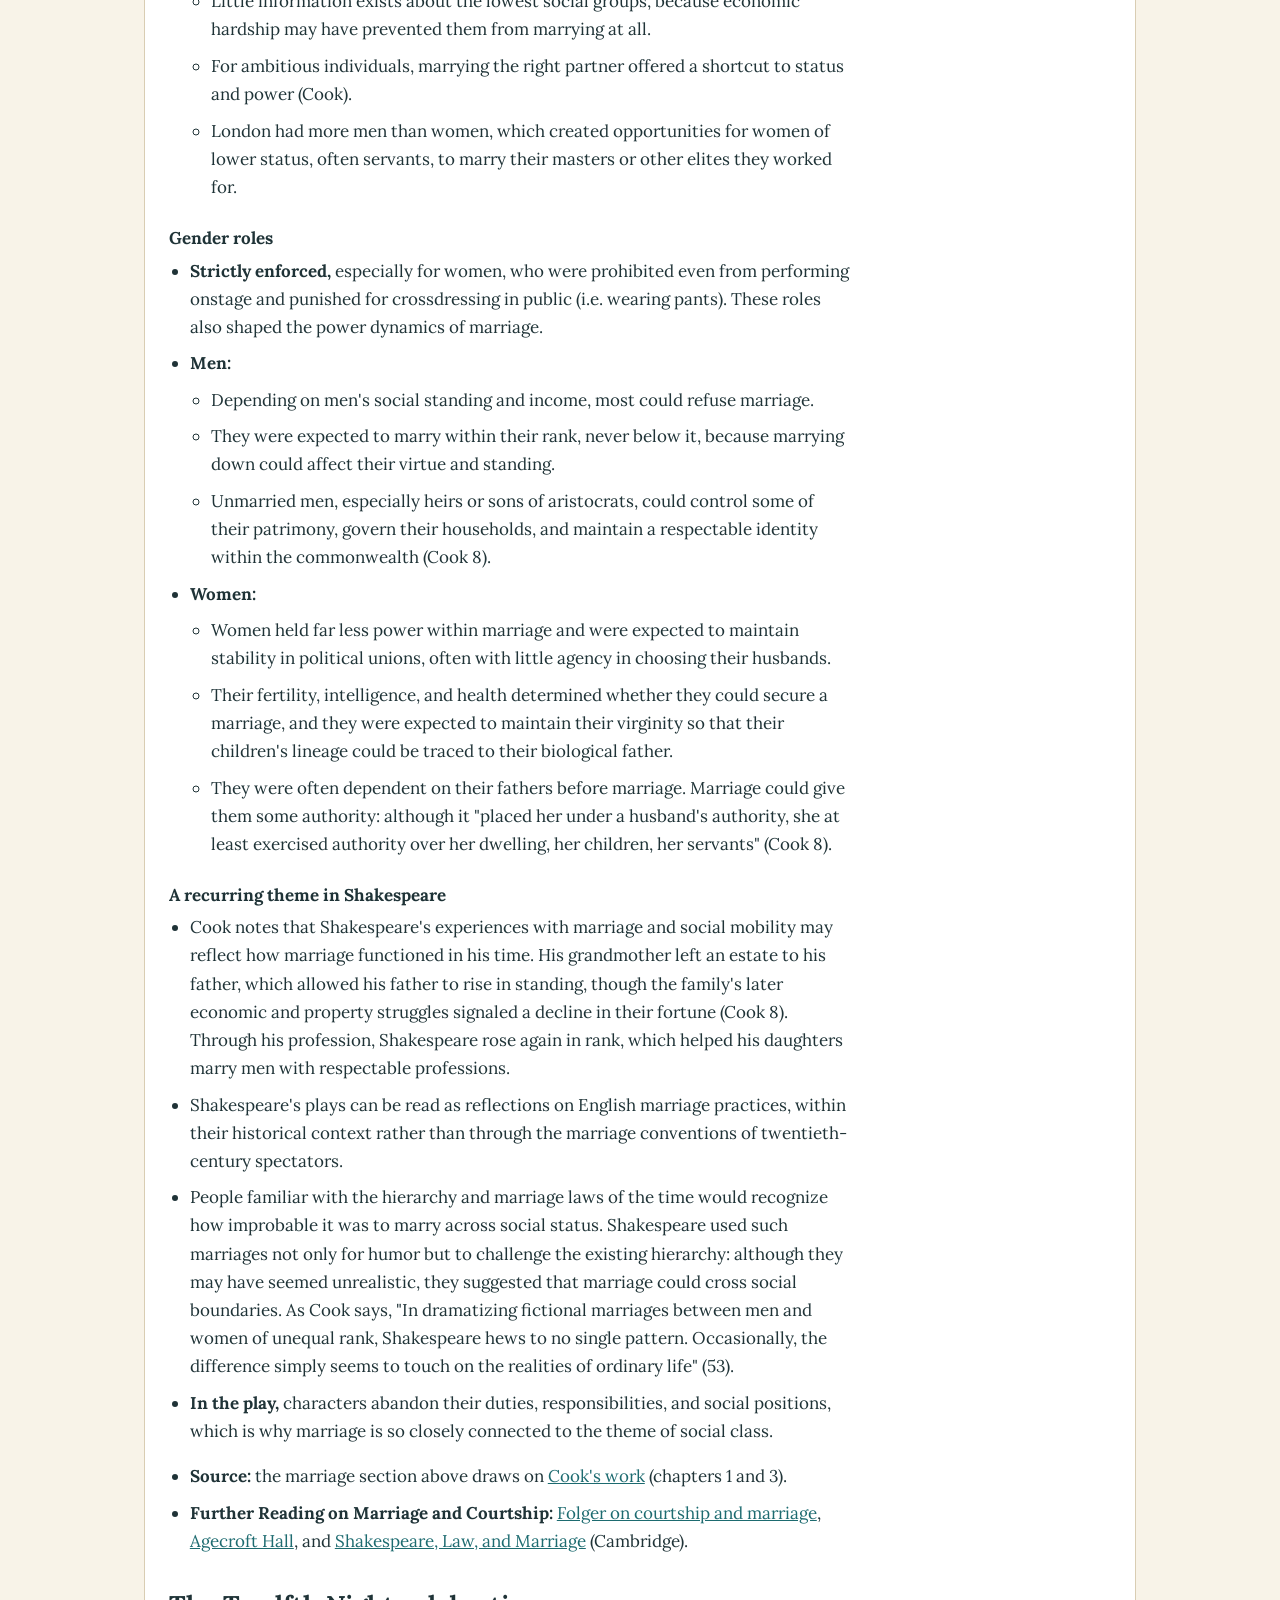
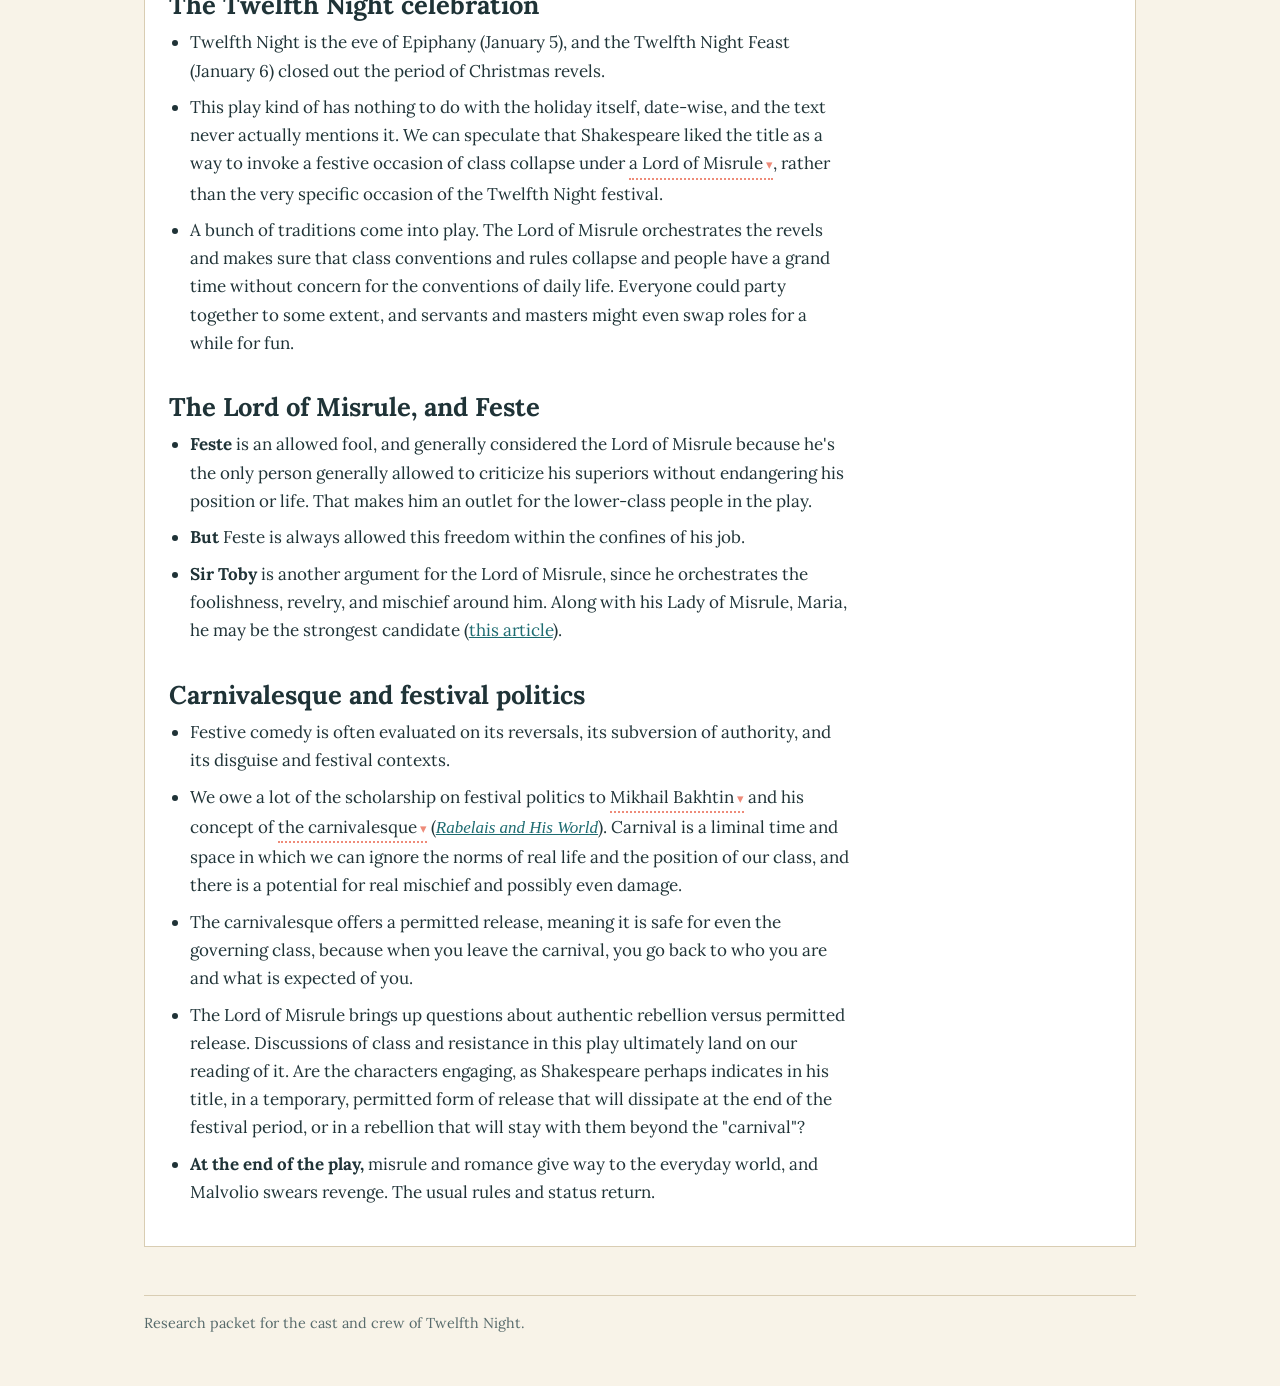
==== commit 2f413fb9: "Update about.html" ====
--- a/about.html
+++ b/about.html
@@ -14,7 +14,6 @@
   <svg id="lights" aria-hidden="true"></svg>
   <div class="in">
     <h1>About the play</h1>
-    <p class="sub">Plot, the adaptation, and how to use this packet.</p>
   </div>
 </header>
 <main id="main">
